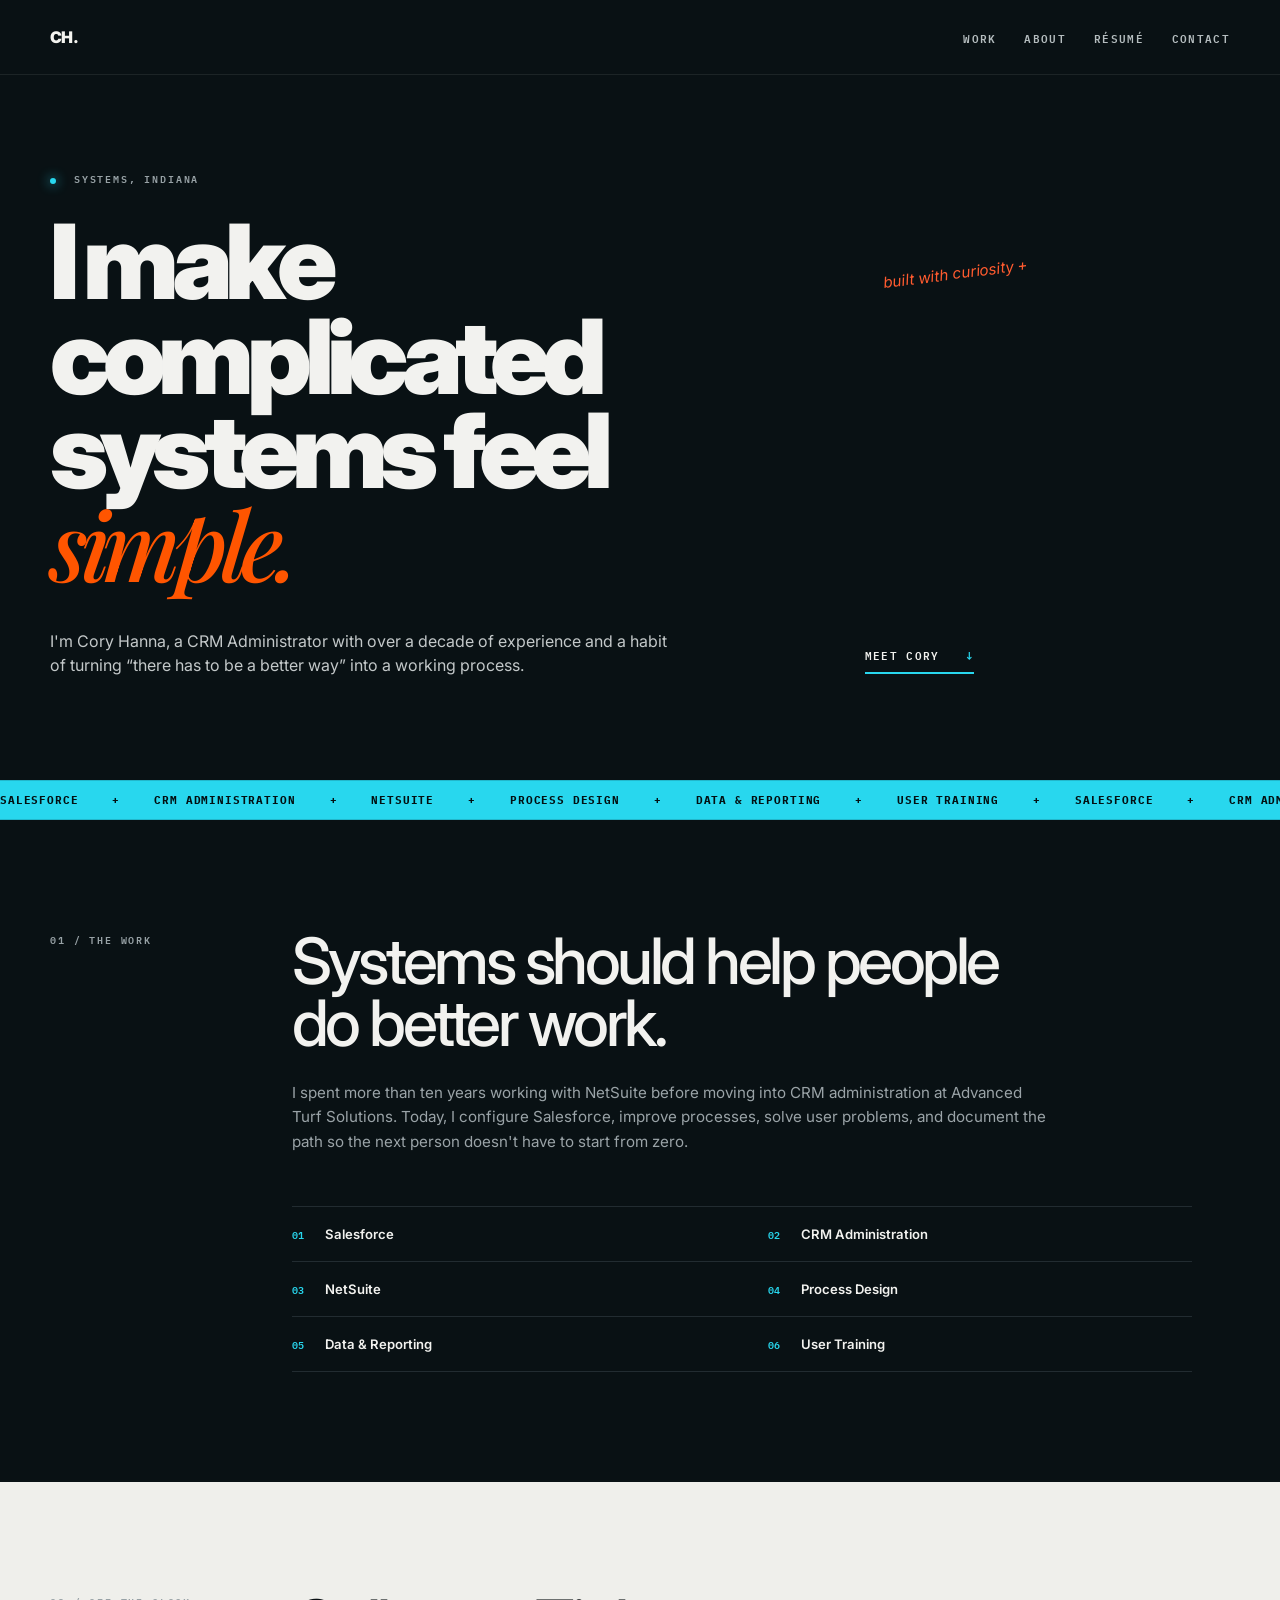
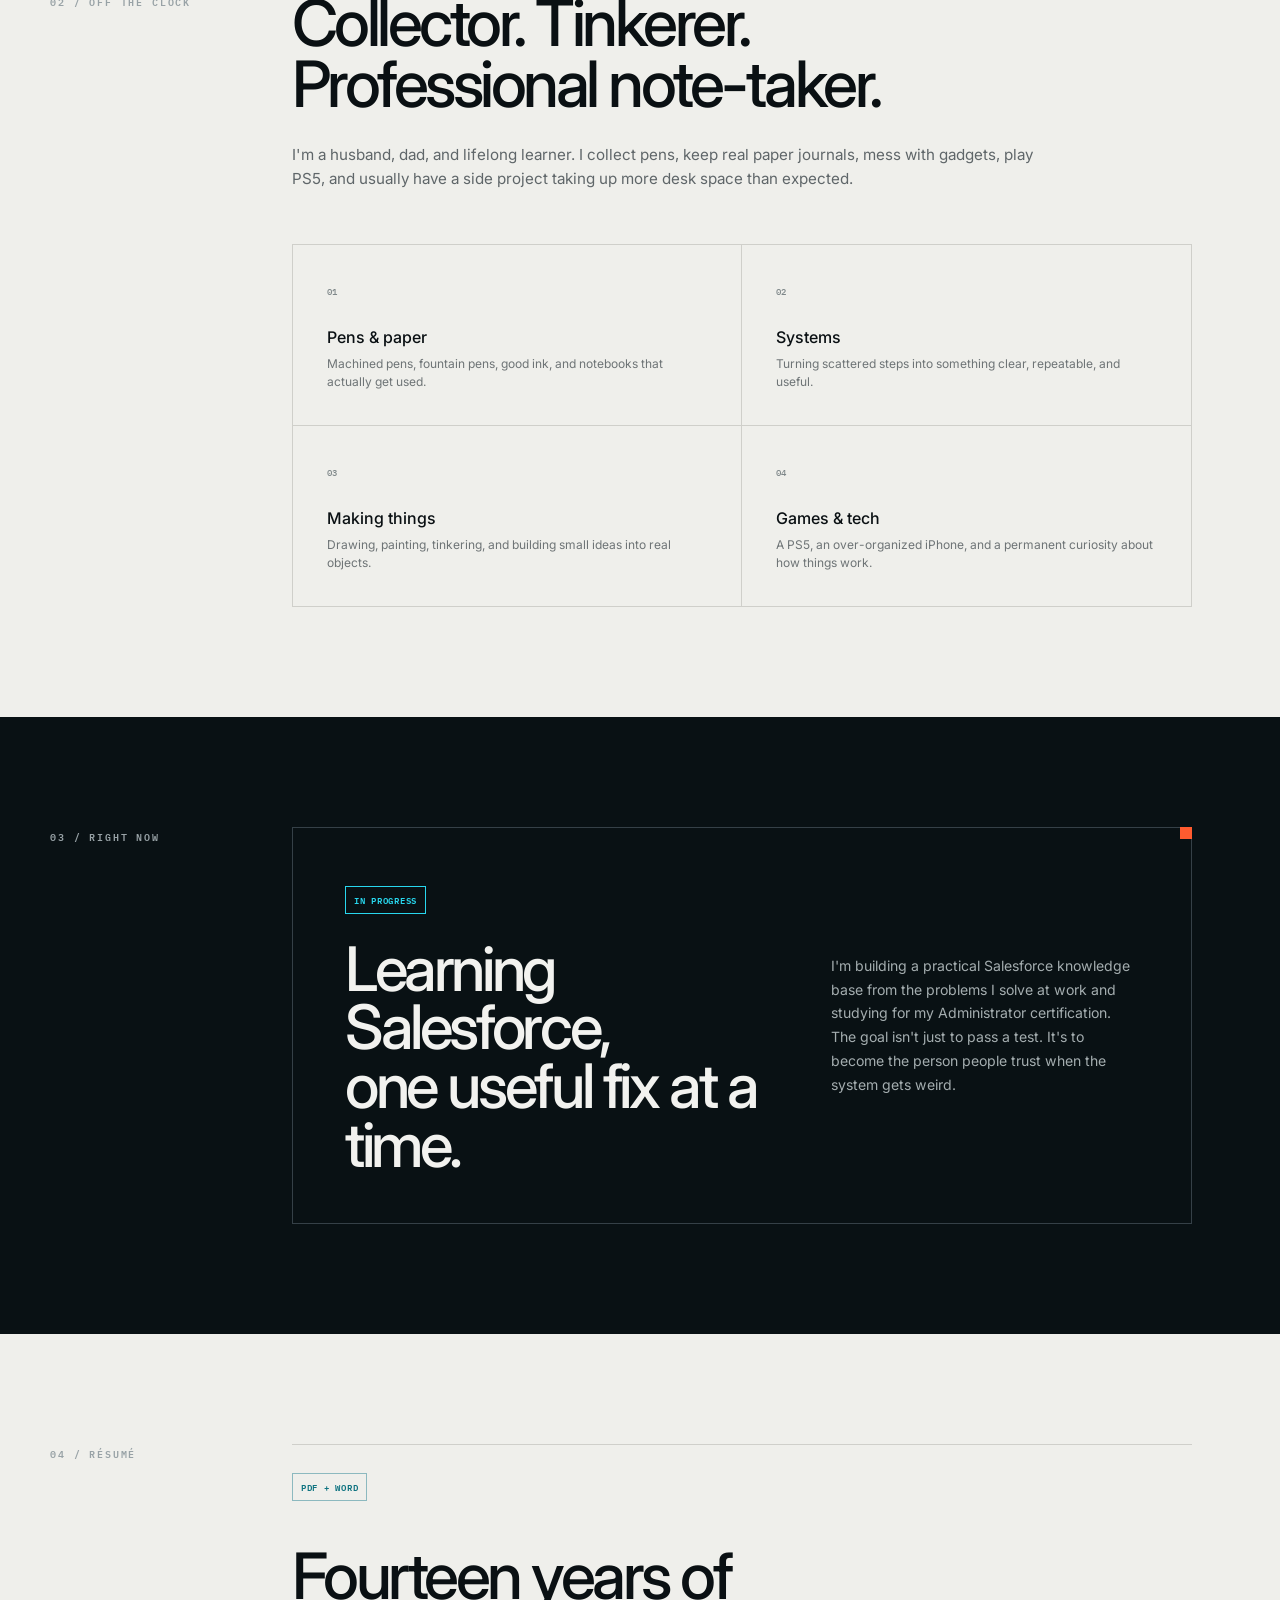
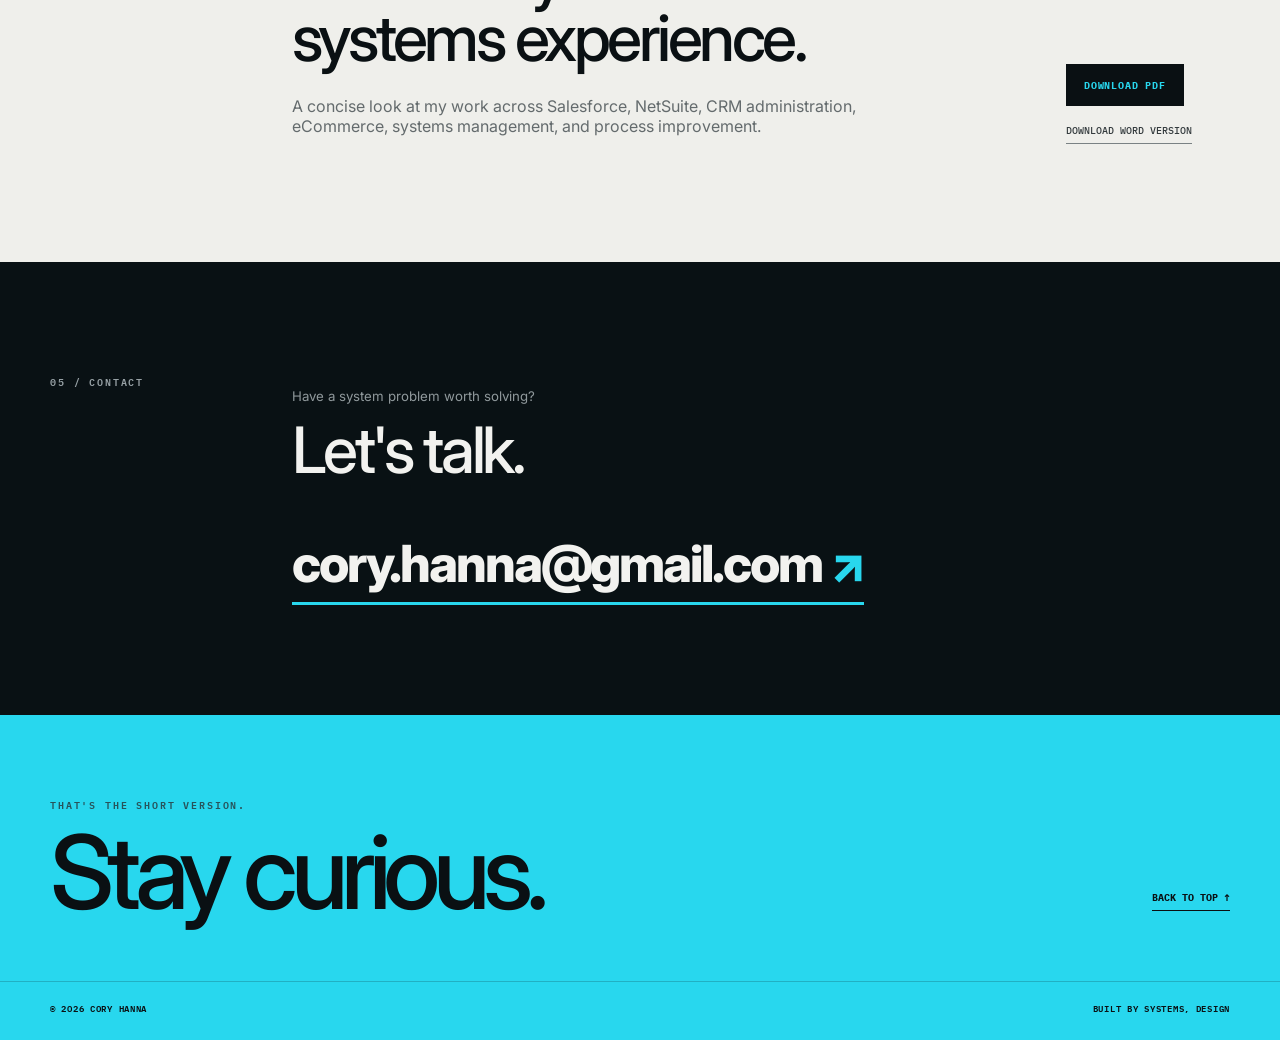
==== index.html @ 405bdc26 "Initial coryhanna.com site" ====
<!DOCTYPE html>
<html lang="en">
<head>
  <meta charset="UTF-8">
  <meta name="viewport" content="width=device-width, initial-scale=1.0">
  <meta name="description" content="Cory Hanna — CRM Administrator focused on Salesforce, systems, process design, and making complicated systems feel simple.">
  <title>Cory Hanna | CRM Administrator</title>
  <link rel="icon" type="image/svg+xml" href="favicon.svg">
  <link rel="stylesheet" href="styles.css">
</head>
<body id="top">
<header class="topbar">
  <div class="wrap nav-wrap">
    <a class="logo" href="#top">CH.</a>
    <button class="menu-toggle" type="button" aria-expanded="false" aria-controls="site-nav" aria-label="Open navigation">
      <span></span><span></span><span></span>
    </button>
    <nav id="site-nav">
      <a href="#work">WORK</a>
      <a href="#about">ABOUT</a>
      <a href="#resume">RÉSUMÉ</a>
      <a href="#contact">CONTACT</a>
    </nav>
  </div>
</header>

<main>
<section class="hero dark">
  <div class="wrap hero-grid">
    <div>
      <p class="kicker"><span class="dot"></span> SYSTEMS, INDIANA</p>
      <h1>I make<br>complicated<br>systems feel <em>simple.</em></h1>
      <p class="intro">I'm Cory Hanna, a CRM Administrator with over a decade of experience and a habit of turning “there has to be a better way” into a working process.</p>
    </div>
    <div class="hero-right">
      <p class="scribble">built with curiosity +</p>
      <a class="meet-link" href="#contact">MEET CORY <span>↓</span></a>
    </div>
  </div>
</section>

<div class="marquee">
  <div class="marquee-track">
    <div class="marquee-group">
      <span>SALESFORCE</span><b>+</b><span>CRM ADMINISTRATION</span><b>+</b><span>NETSUITE</span><b>+</b><span>PROCESS DESIGN</span><b>+</b><span>DATA & REPORTING</span><b>+</b><span>USER TRAINING</span><b>+</b>
    </div>
    <div class="marquee-group" aria-hidden="true">
      <span>SALESFORCE</span><b>+</b><span>CRM ADMINISTRATION</span><b>+</b><span>NETSUITE</span><b>+</b><span>PROCESS DESIGN</span><b>+</b><span>DATA & REPORTING</span><b>+</b><span>USER TRAINING</span><b>+</b>
    </div>
  </div>
</div>

<section id="work" class="dark section">
  <div class="wrap split-section">
    <div class="section-label">01 / THE WORK</div>
    <div class="section-body">
      <h2>Systems should help people<br>do better work.</h2>
      <p>I spent more than ten years working with NetSuite before moving into CRM administration at Advanced Turf Solutions. Today, I configure Salesforce, improve processes, solve user problems, and document the path so the next person doesn't have to start from zero.</p>
      <div class="skills">
        <div><span>01</span> Salesforce</div>
        <div><span>02</span> CRM Administration</div>
        <div><span>03</span> NetSuite</div>
        <div><span>04</span> Process Design</div>
        <div><span>05</span> Data & Reporting</div>
        <div><span>06</span> User Training</div>
      </div>
    </div>
  </div>
</section>

<section id="about" class="light section">
  <div class="wrap split-section">
    <div class="section-label">02 / OFF THE CLOCK</div>
    <div class="section-body">
      <h2>Collector. Tinkerer.<br>Professional note-taker.</h2>
      <p>I'm a husband, dad, and lifelong learner. I collect pens, keep real paper journals, mess with gadgets, play PS5, and usually have a side project taking up more desk space than expected.</p>
      <div class="hobby-grid">
        <article><span>01</span><h3>Pens & paper</h3><p>Machined pens, fountain pens, good ink, and notebooks that actually get used.</p></article>
        <article><span>02</span><h3>Systems</h3><p>Turning scattered steps into something clear, repeatable, and useful.</p></article>
        <article><span>03</span><h3>Making things</h3><p>Drawing, painting, tinkering, and building small ideas into real objects.</p></article>
        <article><span>04</span><h3>Games & tech</h3><p>A PS5, an over-organized iPhone, and a permanent curiosity about how things work.</p></article>
      </div>
    </div>
  </div>
</section>

<section class="dark section">
  <div class="wrap split-section">
    <div class="section-label">03 / RIGHT NOW</div>
    <div class="section-body">
      <div class="now-card">
        <span class="badge">IN PROGRESS</span>
        <div class="now-grid">
          <h2>Learning<br>Salesforce,<br>one useful fix at a<br>time.</h2>
          <p>I'm building a practical Salesforce knowledge base from the problems I solve at work and studying for my Administrator certification. The goal isn't just to pass a test. It's to become the person people trust when the system gets weird.</p>
        </div>
      </div>
    </div>
  </div>
</section>

<section id="resume" class="light section">
  <div class="wrap split-section">
    <div class="section-label">04 / RÉSUMÉ</div>
    <div class="section-body resume-block">
      <div>
        <span class="badge light-badge">PDF + WORD</span>
        <h2>Fourteen years of<br>systems experience.</h2>
        <p>A concise look at my work across Salesforce, NetSuite, CRM administration, eCommerce, systems management, and process improvement.</p>
      </div>
      <div class="resume-actions">
       <a class="button" href="Cory-Hanna-Resume.pdf" download>DOWNLOAD PDF</a>
        <a class="text-link" href="Cory-Hanna-Resume.docx" download>
  DOWNLOAD WORD VERSION
</a>
      </div>
    </div>
  </div>
</section>

<section id="contact" class="dark section contact">
  <div class="wrap split-section">
    <div class="section-label">05 / CONTACT</div>
    <div class="section-body">
      <p class="small-copy">Have a system problem worth solving?</p>
      <h2>Let's talk.</h2>
      <a class="email-link" href="mailto:cory.hanna@gmail.com">cory.hanna@gmail.com <span>↗</span></a>
    </div>
  </div>
</section>

<section class="cyan closer">
  <div class="wrap closer-grid">
    <div><p class="section-label">THAT'S THE SHORT VERSION.</p><h2>Stay curious.</h2></div>
    <a href="#top">BACK TO TOP ↑</a>
  </div>
</section>
</main>

<footer class="cyan footer">
  <div class="wrap footer-grid">
    <span>© <span id="year"></span> CORY HANNA</span>
    <span>BUILT BY SYSTEMS, DESIGN</span>
  </div>
</footer>
<script src="script.js"></script>
</body>
</html>
---- styles.css ----
@import url('https://fonts.googleapis.com/css2?family=Inter:wght@400;500;600;700;800;900&family=IBM+Plex+Mono:wght@400;500;600&family=Playfair+Display:ital,wght@1,500&display=swap');

:root {
    --dark: #091114;
    --paper: #efefeb;
    --ink: #0a1013;
    --cyan: #28d7ee;
    --orange: #ff5b2f;
    --muted: #9aa3a7;
    --line: #222c31;
    --paper-line: #cfcfca;
    --wrap: min(1180px, calc(100% - 48px))
}

* {
    box-sizing: border-box
}

html {
    scroll-behavior: smooth
}

body {
    margin: 0;
    font-family: Inter, Arial, sans-serif;
    background: var(--dark);
    color: #f3f3ef
}

a {
    color: inherit;
    text-decoration: none
}

.wrap {
    width: var(--wrap);
    margin: 0 auto
}

.topbar {
    background: var(--dark);
    border-bottom: 1px solid rgba(255, 255, 255, .08);
    position: sticky;
    top: 0;
    z-index: 20
}

.nav-wrap {
    min-height: 74px;
    display: flex;
    justify-content: space-between;
    align-items: center
}

.logo {
    font-size: 1rem;
    font-weight: 900;
    letter-spacing: -.04em
}

nav {
    display: flex;
    gap: 28px
}

nav a {
    font: 600 .68rem "IBM Plex Mono", monospace;
    letter-spacing: .12em;
    color: #b5bdbf
}

nav a:hover {
    color: var(--cyan)
}

.menu-toggle {
    display: none;
    width: 42px;
    height: 42px;
    padding: 10px;
    border: 0;
    background: transparent;
    cursor: pointer
}

.menu-toggle span {
    display: block;
    height: 2px;
    margin: 5px 0;
    background: var(--cyan);
    transition: transform .2s ease, opacity .2s ease, background .2s ease
}

.hero {
    padding: 84px 0 86px
}

.hero-grid {
    display: grid;
    grid-template-columns: 1.35fr .65fr;
    gap: 56px;
    align-items: end
}

.kicker,
.section-label {
    font: 600 .64rem "IBM Plex Mono", monospace;
    letter-spacing: .18em;
    color: #98a2a6;
    text-transform: uppercase
}

.dot {
    display: inline-block;
    width: 6px;
    height: 6px;
    border-radius: 50%;
    background: var(--cyan);
    box-shadow: 0 0 12px var(--cyan);
    margin-right: 10px;
    vertical-align: middle
}

.hero h1 {
    font-size: clamp(4.2rem, 8.1vw, 7.5rem);
    line-height: .91;
    letter-spacing: -.07em;
    margin: 28px 0 36px;
    font-weight: 900;
    max-width: 900px
}

.hero h1 em {
    color: #ff5500;
    font-family: "Playfair Display", serif;
    font-weight: 500;
    font-size: .92em
}

.intro {
    max-width: 625px;
    color: #c3c8c9;
    font-size: 1rem;
    line-height: 1.55
}

.hero-right {
    min-height: 520px;
    display: flex;
    flex-direction: column;
    justify-content: space-between;
    align-items: flex-start;
    padding-bottom: 20px
}

.scribble {
    color: var(--orange);
    font-size: .95rem;
    transform: rotate(-7deg);
    margin: 90px 0 0 18px;
    font-style: italic
}

.meet-link {
    font: 600 .68rem "IBM Plex Mono", monospace;
    letter-spacing: .12em;
    border-bottom: 2px solid var(--cyan);
    padding-bottom: 8px
}

.meet-link span {
    color: var(--cyan);
    margin-left: 18px
}

.marquee {
    overflow: hidden;
    white-space: nowrap;
    background: var(--cyan);
    color: #031012;
    border-top: 1px solid rgba(0, 0, 0, .15);
    border-bottom: 1px solid rgba(0, 0, 0, .15)
}

.marquee-track {
    width: max-content;
    display: flex;
    align-items: center;
    padding: 12px 0;
    font: 800 .66rem "IBM Plex Mono", monospace;
    letter-spacing: .08em;
    animation: marquee-scroll 24s linear infinite;
    will-change: transform
}

.marquee-group {
    display: flex;
    flex-shrink: 0;
    align-items: center;
    gap: 34px;
    padding-right: 34px
}

@keyframes marquee-scroll {
    from {
        transform: translateX(0)
    }

    to {
        transform: translateX(-50%)
    }
}

.section {
    padding: 110px 0
}

.dark {
    background: var(--dark);
    color: #f2f2ef
}

.light {
    background: var(--paper);
    color: var(--ink)
}

.split-section {
    display: grid;
    grid-template-columns: 190px 1fr;
    gap: 52px
}

.section-body {
    max-width: 900px
}

.section-body h2 {
    font-size: clamp(2.6rem, 5vw, 4.7rem);
    line-height: .96;
    letter-spacing: -.055em;
    margin: 0 0 28px;
    font-weight: 500
}

.section-body>p {
    color: #9aa3a7;
    max-width: 760px;
    line-height: 1.6;
    font-size: .95rem
}

.light .section-body>p {
    color: #5f6669
}

.skills {
    display: grid;
    grid-template-columns: 1fr 1fr;
    margin-top: 52px;
    border-top: 1px solid var(--line)
}

.skills div {
    padding: 18px 0;
    border-bottom: 1px solid var(--line);
    font-size: .82rem;
    font-weight: 600
}

.skills div:nth-child(odd) {
    padding-right: 26px
}

.skills div:nth-child(even) {
    padding-left: 26px
}

.skills span {
    color: var(--cyan);
    font: 600 .62rem "IBM Plex Mono", monospace;
    margin-right: 18px
}

.hobby-grid {
    display: grid;
    grid-template-columns: 1fr 1fr;
    margin-top: 52px;
    border: 1px solid var(--paper-line)
}

.hobby-grid article {
    padding: 34px;
    min-height: 170px
}

.hobby-grid article:nth-child(1),
.hobby-grid article:nth-child(3) {
    border-right: 1px solid var(--paper-line)
}

.hobby-grid article:nth-child(1),
.hobby-grid article:nth-child(2) {
    border-bottom: 1px solid var(--paper-line)
}

.hobby-grid span {
    font: 500 .58rem "IBM Plex Mono", monospace;
    color: #7e8789
}

.hobby-grid h3 {
    margin: 28px 0 8px;
    font-size: 1rem;
    font-weight: 500
}

.hobby-grid p {
    margin: 0;
    color: #6e7476;
    font-size: .75rem;
    line-height: 1.5
}

.now-card {
    border: 1px solid #354047;
    position: relative;
    padding: 58px 52px 48px
}

.now-card:after {
    content: "";
    position: absolute;
    width: 12px;
    height: 12px;
    right: -1px;
    top: -1px;
    background: var(--orange)
}

.badge {
    display: inline-block;
    color: var(--cyan);
    border: 1px solid var(--cyan);
    padding: 5px 8px;
    font: 600 .58rem "IBM Plex Mono", monospace;
    letter-spacing: .08em;
    margin-bottom: 26px
}

.now-grid {
    display: grid;
    grid-template-columns: 1.15fr .85fr;
    gap: 70px;
    align-items: start
}

.now-grid h2 {
    font-size: clamp(2.7rem, 4.8vw, 4.4rem);
    margin: 0
}

.now-grid p {
    color: #a4adaf;
    line-height: 1.7;
    font-size: .88rem;
    max-width: 360px
}

.resume-block {
    border-top: 1px solid var(--paper-line);
    padding-top: 28px;
    display: grid;
    grid-template-columns: 1fr auto;
    gap: 60px;
    align-items: end
}

.resume-block h2 {
    margin-top: 18px
}

.resume-block p {
    color: #646b6d;
    max-width: 620px
}

.light-badge {
    color: #0e7380;
    border-color: #8cb9bf
}

.resume-actions {
    display: flex;
    flex-direction: column;
    gap: 18px;
    align-items: flex-start;
    padding-bottom: 8px
}

.button {
    background: var(--ink);
    color: var(--cyan);
    padding: 14px 18px;
    font: 700 .65rem "IBM Plex Mono", monospace;
    letter-spacing: .08em
}

.button span {
    margin-left: 18px
}

.text-link {
    color: #343b3e;
    font: 500 .62rem "IBM Plex Mono", monospace;
    border-bottom: 1px solid #7a8284;
    padding-bottom: 6px
}

.contact .small-copy {
    color: #90999c;
    font-size: .83rem;
    margin-bottom: 12px
}

.contact h2 {
    font-size: clamp(3rem, 5vw, 5rem);
    margin-bottom: 52px
}

.email-link {
    display: inline-block;
    font-size: clamp(1.8rem, 4vw, 3.5rem);
    font-weight: 800;
    letter-spacing: -.04em;
    border-bottom: 3px solid var(--cyan);
    padding-bottom: 8px
}

.email-link span {
    color: var(--cyan)
}

.cyan {
    background: var(--cyan);
    color: var(--ink)
}

.closer {
    padding: 70px 0 60px
}

.closer-grid {
    display: grid;
    grid-template-columns: 1fr auto;
    align-items: end
}

.closer .section-label {
    color: #28535a
}

.closer h2 {
    font-size: clamp(4rem, 8vw, 7.8rem);
    line-height: .95;
    margin: 10px 0 0;
    letter-spacing: -.07em;
    font-weight: 500
}

.closer a {
    font: 700 .62rem "IBM Plex Mono", monospace;
    border-bottom: 1px solid var(--ink);
    padding-bottom: 6px;
    margin-bottom: 10px
}

.footer {
    border-top: 1px solid rgba(0, 0, 0, .18);
    padding: 18px 0 24px
}

.footer-grid {
    display: flex;
    justify-content: space-between;
    font: 600 .56rem "IBM Plex Mono", monospace;
    letter-spacing: .08em
}

@media(max-width:900px) {
    .nav-wrap {
        position: relative
    }

    .menu-toggle {
        display: block
    }

    nav {
        display: none;
        position: absolute;
        top: 74px;
        left: -24px;
        right: -24px;
        padding: 10px 24px 18px;
        flex-direction: column;
        gap: 0;
        background: var(--dark);
        border-bottom: 1px solid rgba(255, 255, 255, .12);
        box-shadow: 0 14px 24px rgba(0, 0, 0, .28)
    }

    nav.open {
        display: flex
    }

    nav a {
        padding: 15px 0;
        font-size: .78rem;
        border-bottom: 1px solid rgba(255, 255, 255, .08)
    }

    nav a:last-child {
        border-bottom: 0
    }

    .menu-toggle[aria-expanded="true"] span {
        background: var(--orange)
    }

    .menu-toggle[aria-expanded="true"] span:nth-child(1) {
        transform: translateY(7px) rotate(45deg)
    }

    .menu-toggle[aria-expanded="true"] span:nth-child(2) {
        opacity: 0
    }

    .menu-toggle[aria-expanded="true"] span:nth-child(3) {
        transform: translateY(-7px) rotate(-45deg)
    }

    .hero-grid,
    .split-section,
    .resume-block,
    .now-grid,
    .closer-grid {
        grid-template-columns: 1fr
    }

    .hero-right {
        min-height: auto;
        flex-direction: row;
        align-items: flex-end
    }

    .scribble {
        margin: 10px 0
    }

    .split-section {
        gap: 24px
    }

    .section {
        padding: 82px 0
    }

    .resume-actions {
        margin-top: 16px
    }
}

@media(max-width:620px) {
    :root {
        --wrap: min(100% - 30px, 1180px)
    }

    .hero {
        padding: 54px 0 64px
    }

    .hero h1 {
        font-size: clamp(3.4rem, 17vw, 5.2rem)
    }

    .hero-right {
        display: block
    }

    .meet-link {
        display: inline-block;
        margin-top: 30px
    }

    .skills,
    .hobby-grid {
        grid-template-columns: 1fr
    }

    .skills div:nth-child(even),
    .skills div:nth-child(odd) {
        padding-left: 0;
        padding-right: 0
    }

    .hobby-grid article {
        border-right: 0 !important;
        border-bottom: 1px solid var(--paper-line) !important
    }

    .hobby-grid article:last-child {
        border-bottom: 0 !important
    }

    .now-card {
        padding: 34px 24px
    }

    .email-link {
        font-size: 1.65rem
    }

    .footer-grid {
        flex-direction: column;
        gap: 8px
    }
}
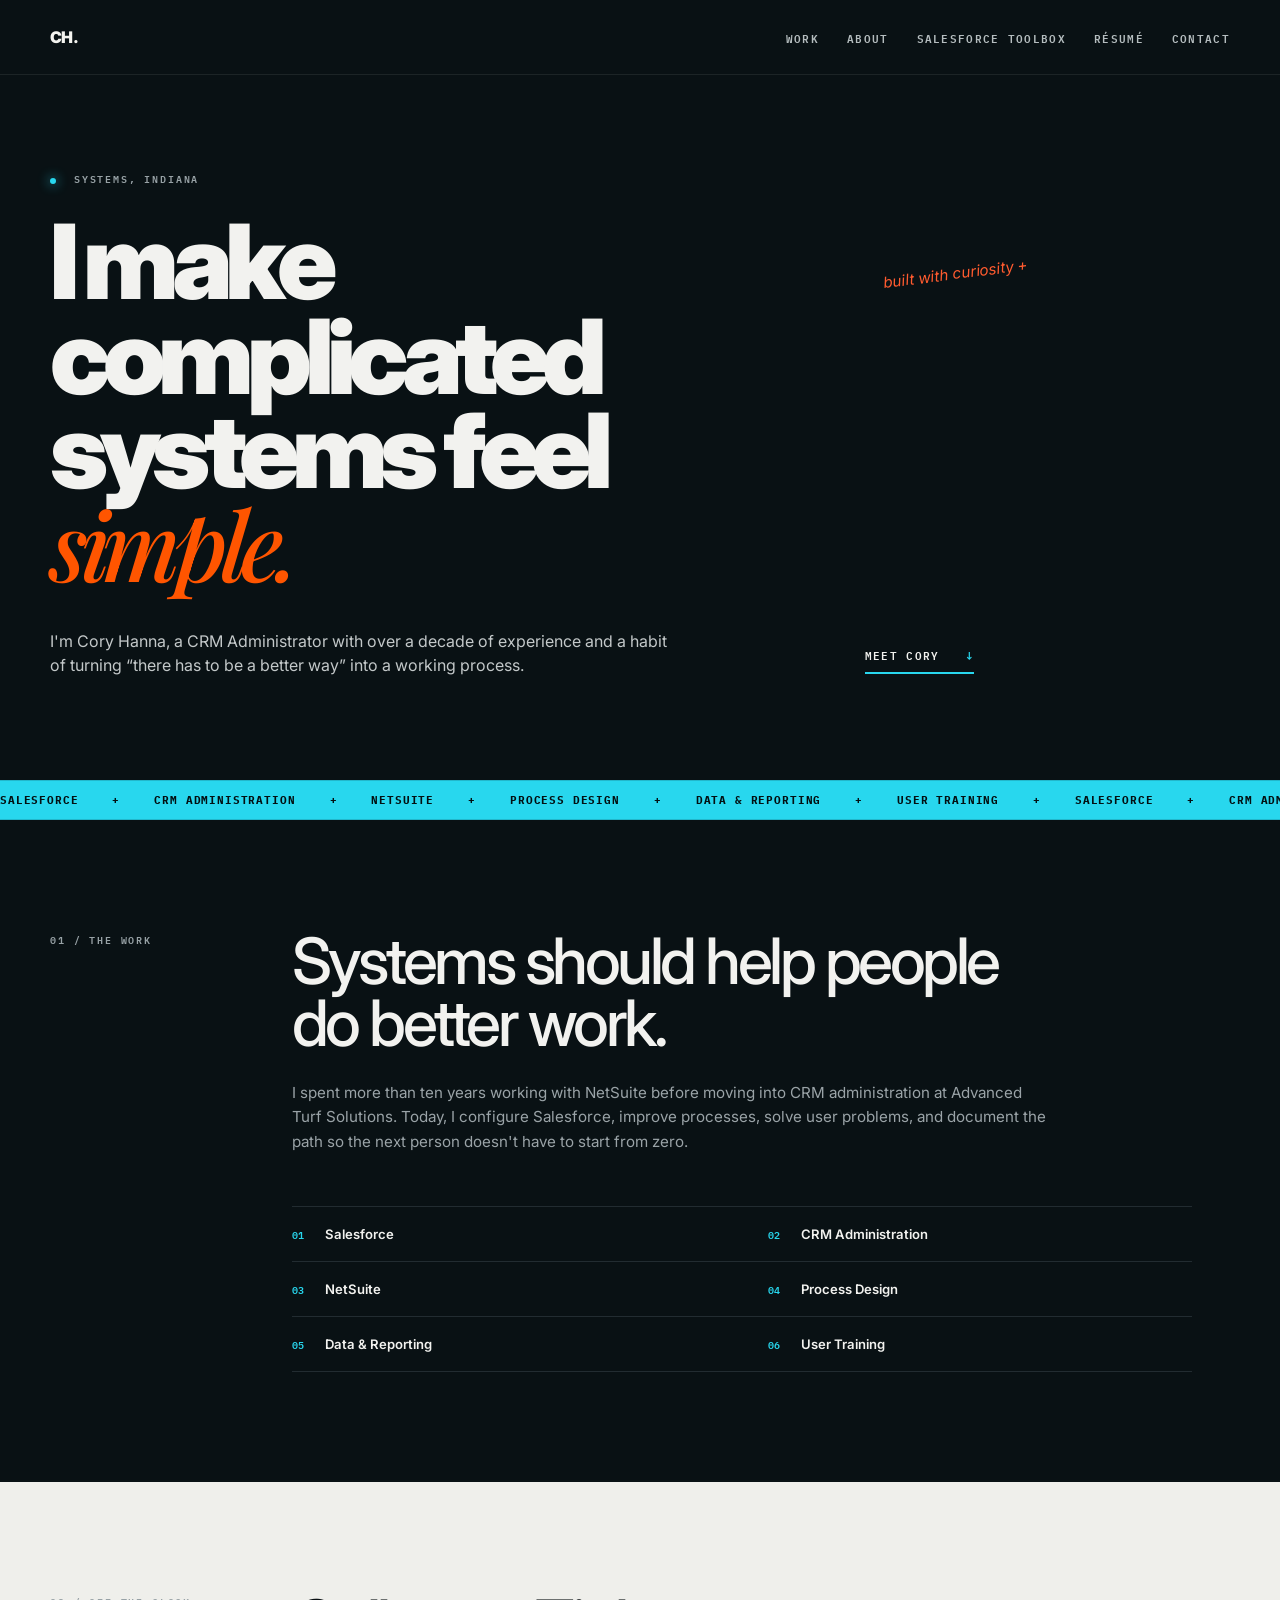
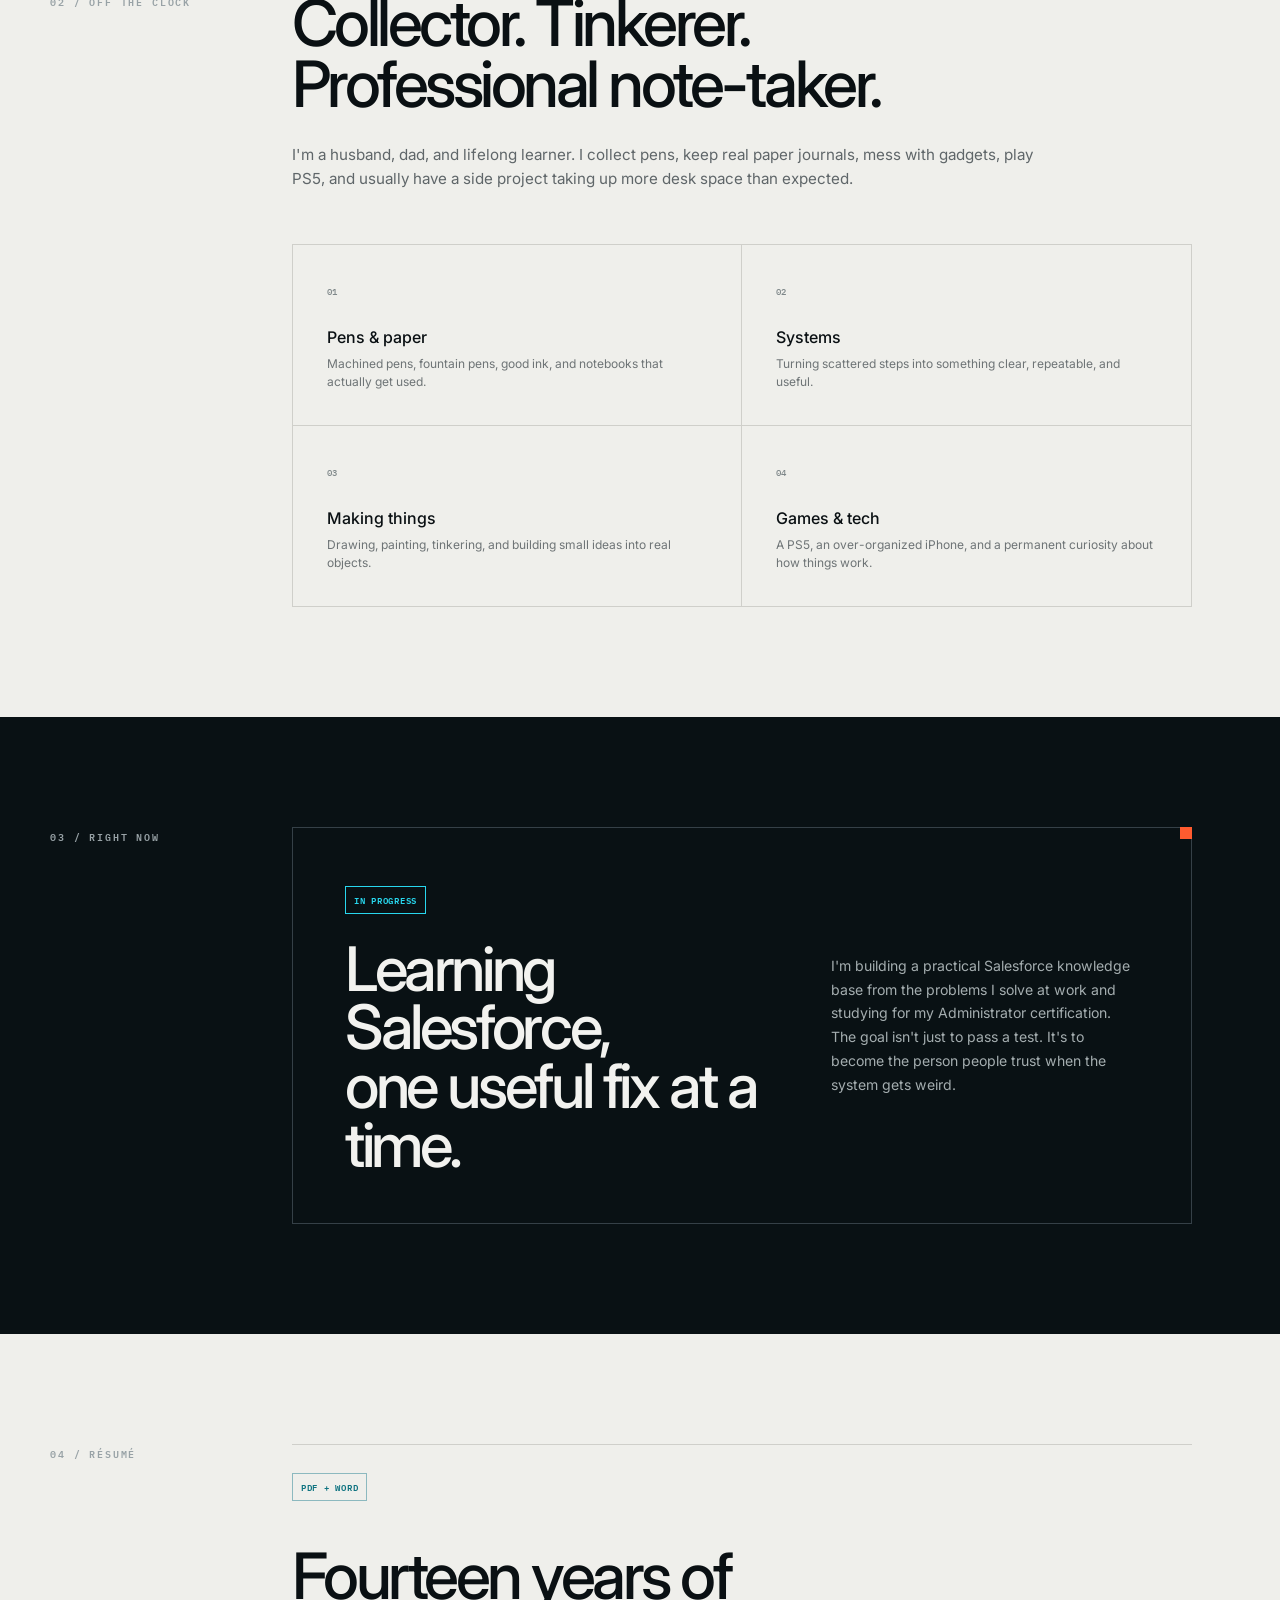
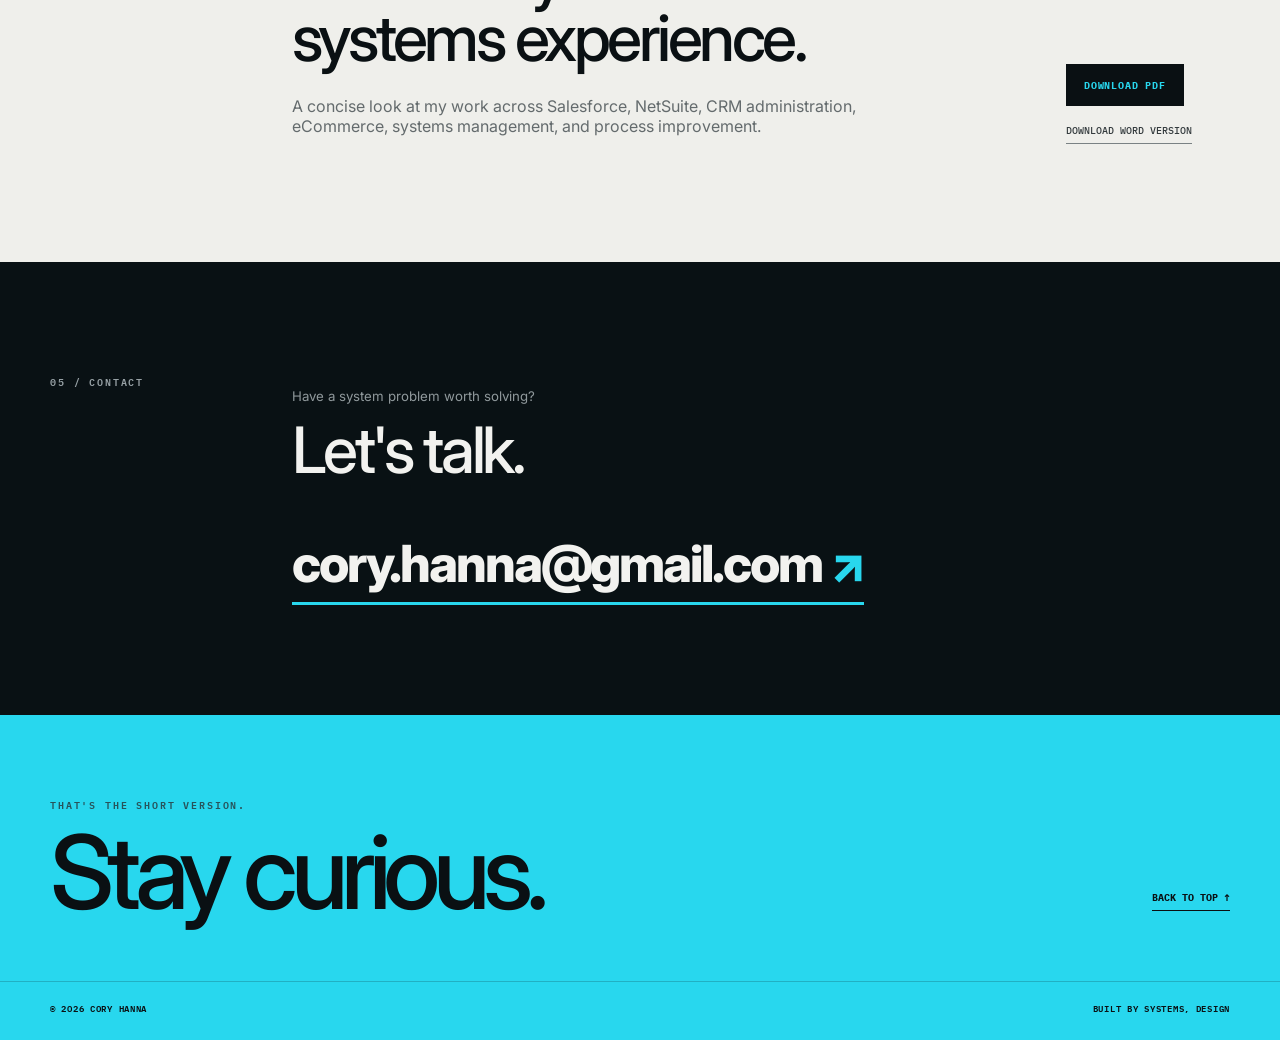
==== commit 1705db42: "Add Salesforce Toolbox page" ====
--- a/index.html
+++ b/index.html
@@ -18,6 +18,7 @@
     <nav id="site-nav">
       <a href="#work">WORK</a>
       <a href="#about">ABOUT</a>
+      <a href="salesforce-toolbox.html">SALESFORCE TOOLBOX</a>
       <a href="#resume">RÉSUMÉ</a>
       <a href="#contact">CONTACT</a>
     </nav>
--- a/styles.css
+++ b/styles.css
@@ -73,6 +73,10 @@
     color: var(--cyan)
 }
 
+nav a[aria-current="page"] {
+    color: var(--cyan)
+}
+
 .menu-toggle {
     display: none;
     width: 42px;
@@ -485,6 +489,185 @@
     justify-content: space-between;
     font: 600 .56rem "IBM Plex Mono", monospace;
     letter-spacing: .08em
+}
+
+/* Salesforce Toolbox */
+.toolbox-hero {
+    padding: 82px 0 76px
+}
+
+.toolbox-hero-grid {
+    display: grid;
+    grid-template-columns: 1fr auto;
+    gap: 56px;
+    align-items: end
+}
+
+.toolbox-hero h1 {
+    max-width: 880px;
+    margin: 25px 0 30px;
+    font-size: clamp(4rem, 8vw, 7.3rem);
+    line-height: .9;
+    letter-spacing: -.07em;
+    font-weight: 900
+}
+
+.toolbox-hero h1 em {
+    color: var(--orange);
+    font-family: "Playfair Display", serif;
+    font-size: .92em;
+    font-weight: 500
+}
+
+.toolbox-count {
+    min-width: 150px;
+    padding: 19px 0 3px;
+    border-top: 1px solid #344047
+}
+
+.toolbox-count strong {
+    display: block;
+    color: var(--cyan);
+    font-size: 3.5rem;
+    line-height: 1;
+    letter-spacing: -.06em
+}
+
+.toolbox-count span {
+    font: 600 .6rem "IBM Plex Mono", monospace;
+    letter-spacing: .14em;
+    color: var(--muted)
+}
+
+.toolbox-section {
+    padding: 92px 0 112px
+}
+
+.toolbox-heading {
+    display: flex;
+    justify-content: space-between;
+    gap: 40px;
+    align-items: end;
+    padding-bottom: 26px
+}
+
+.toolbox-heading h2 {
+    margin: 0;
+    font-size: clamp(2.5rem, 5vw, 4.7rem);
+    line-height: .96;
+    letter-spacing: -.055em;
+    font-weight: 500
+}
+
+.toolbox-heading p {
+    max-width: 390px;
+    margin: 0;
+    color: #626a6c;
+    font-size: .85rem;
+    line-height: 1.6
+}
+
+.tool-grid {
+    display: grid;
+    grid-template-columns: 1fr 1fr;
+    border-top: 1px solid var(--paper-line);
+    border-left: 1px solid var(--paper-line)
+}
+
+.tool-card {
+    min-height: 330px;
+    padding: 34px;
+    display: flex;
+    flex-direction: column;
+    border-right: 1px solid var(--paper-line);
+    border-bottom: 1px solid var(--paper-line);
+    transition: background .2s ease, color .2s ease
+}
+
+.tool-card:hover {
+    background: var(--ink);
+    color: #f2f2ef
+}
+
+.tool-card-top {
+    display: flex;
+    justify-content: space-between;
+    gap: 20px;
+    align-items: flex-start
+}
+
+.tool-number,
+.tool-status {
+    font: 600 .58rem "IBM Plex Mono", monospace;
+    letter-spacing: .1em
+}
+
+.tool-number {
+    color: #778083
+}
+
+.tool-status {
+    color: #0e7380;
+    border: 1px solid #8cb9bf;
+    padding: 5px 7px
+}
+
+.tool-card:hover .tool-status {
+    color: var(--cyan);
+    border-color: var(--cyan)
+}
+
+.tool-mark {
+    margin: auto 0 22px;
+    color: var(--orange);
+    font: 500 2.4rem "IBM Plex Mono", monospace;
+    letter-spacing: -.1em
+}
+
+.tool-card h3 {
+    margin: 0 0 12px;
+    font-size: clamp(1.5rem, 3vw, 2.3rem);
+    line-height: 1.05;
+    letter-spacing: -.045em;
+    font-weight: 600
+}
+
+.tool-card p {
+    max-width: 470px;
+    margin: 0;
+    color: #697174;
+    font-size: .78rem;
+    line-height: 1.55
+}
+
+.tool-card:hover p {
+    color: #aeb6b8
+}
+
+.toolbox-note {
+    padding: 82px 0
+}
+
+.toolbox-note-grid {
+    display: grid;
+    grid-template-columns: 190px 1fr;
+    gap: 52px
+}
+
+.toolbox-note h2 {
+    max-width: 820px;
+    margin: 0 0 28px;
+    font-size: clamp(2.8rem, 5.5vw, 5.2rem);
+    line-height: .96;
+    letter-spacing: -.06em;
+    font-weight: 500
+}
+
+.toolbox-note p {
+    max-width: 660px;
+    color: #a1aaac;
+    line-height: 1.65;
+    font-size: .9rem
 }
 
 @media(max-width:900px) {
@@ -544,8 +727,14 @@
     .split-section,
     .resume-block,
     .now-grid,
-    .closer-grid {
+    .closer-grid,
+    .toolbox-hero-grid,
+    .toolbox-note-grid {
         grid-template-columns: 1fr
+    }
+
+    .toolbox-count {
+        max-width: 150px
     }
 
     .hero-right {
@@ -625,4 +814,36 @@
         flex-direction: column;
         gap: 8px
     }
-}
+
+    .toolbox-hero {
+        padding: 54px 0 58px
+    }
+
+    .toolbox-hero h1 {
+        font-size: clamp(3.35rem, 17vw, 5rem)
+    }
+
+    .toolbox-section {
+        padding: 70px 0 82px
+    }
+
+    .toolbox-heading {
+        display: block
+    }
+
+    .toolbox-heading p {
+        margin-top: 20px
+    }
+
+    .tool-grid {
+        grid-template-columns: 1fr
+    }
+
+    .tool-card {
+        min-height: 300px;
+        padding: 28px 24px
+    }
+}
+
+
+/* Cloudflare auto-deploy test */
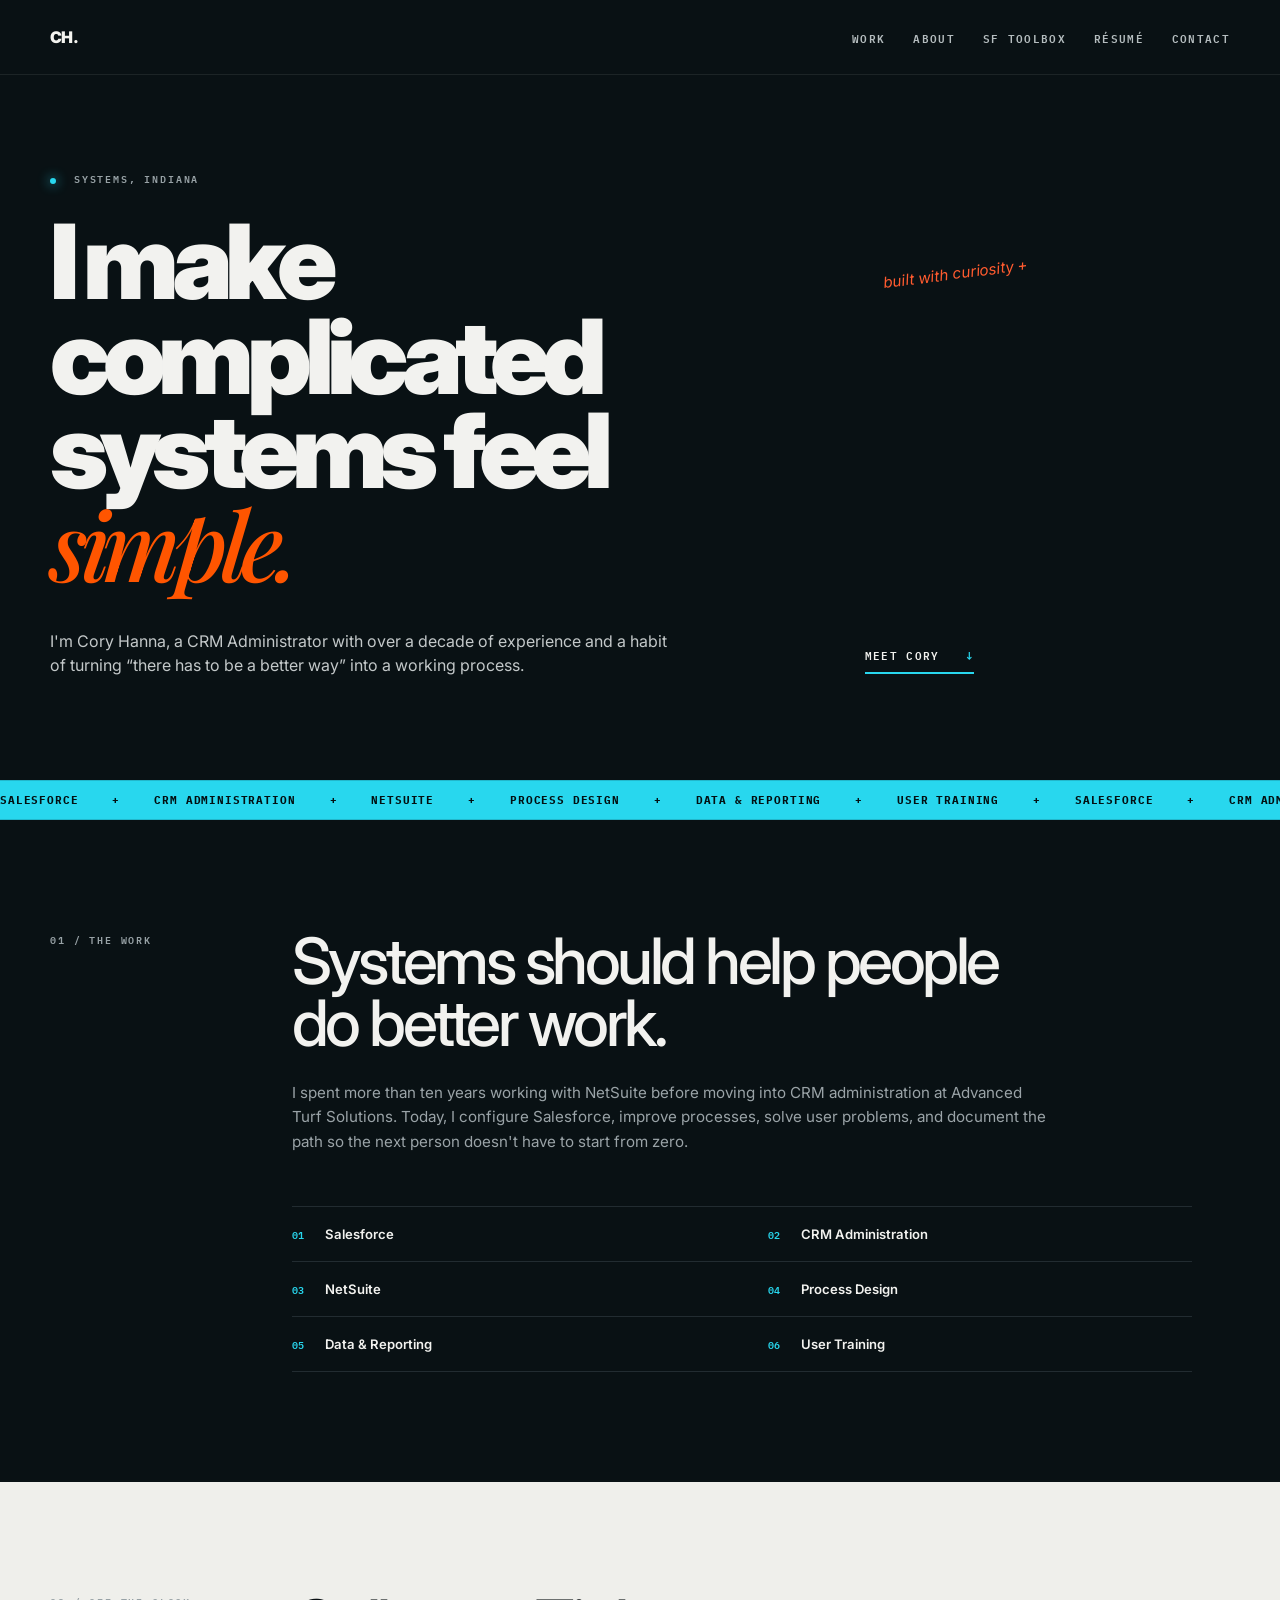
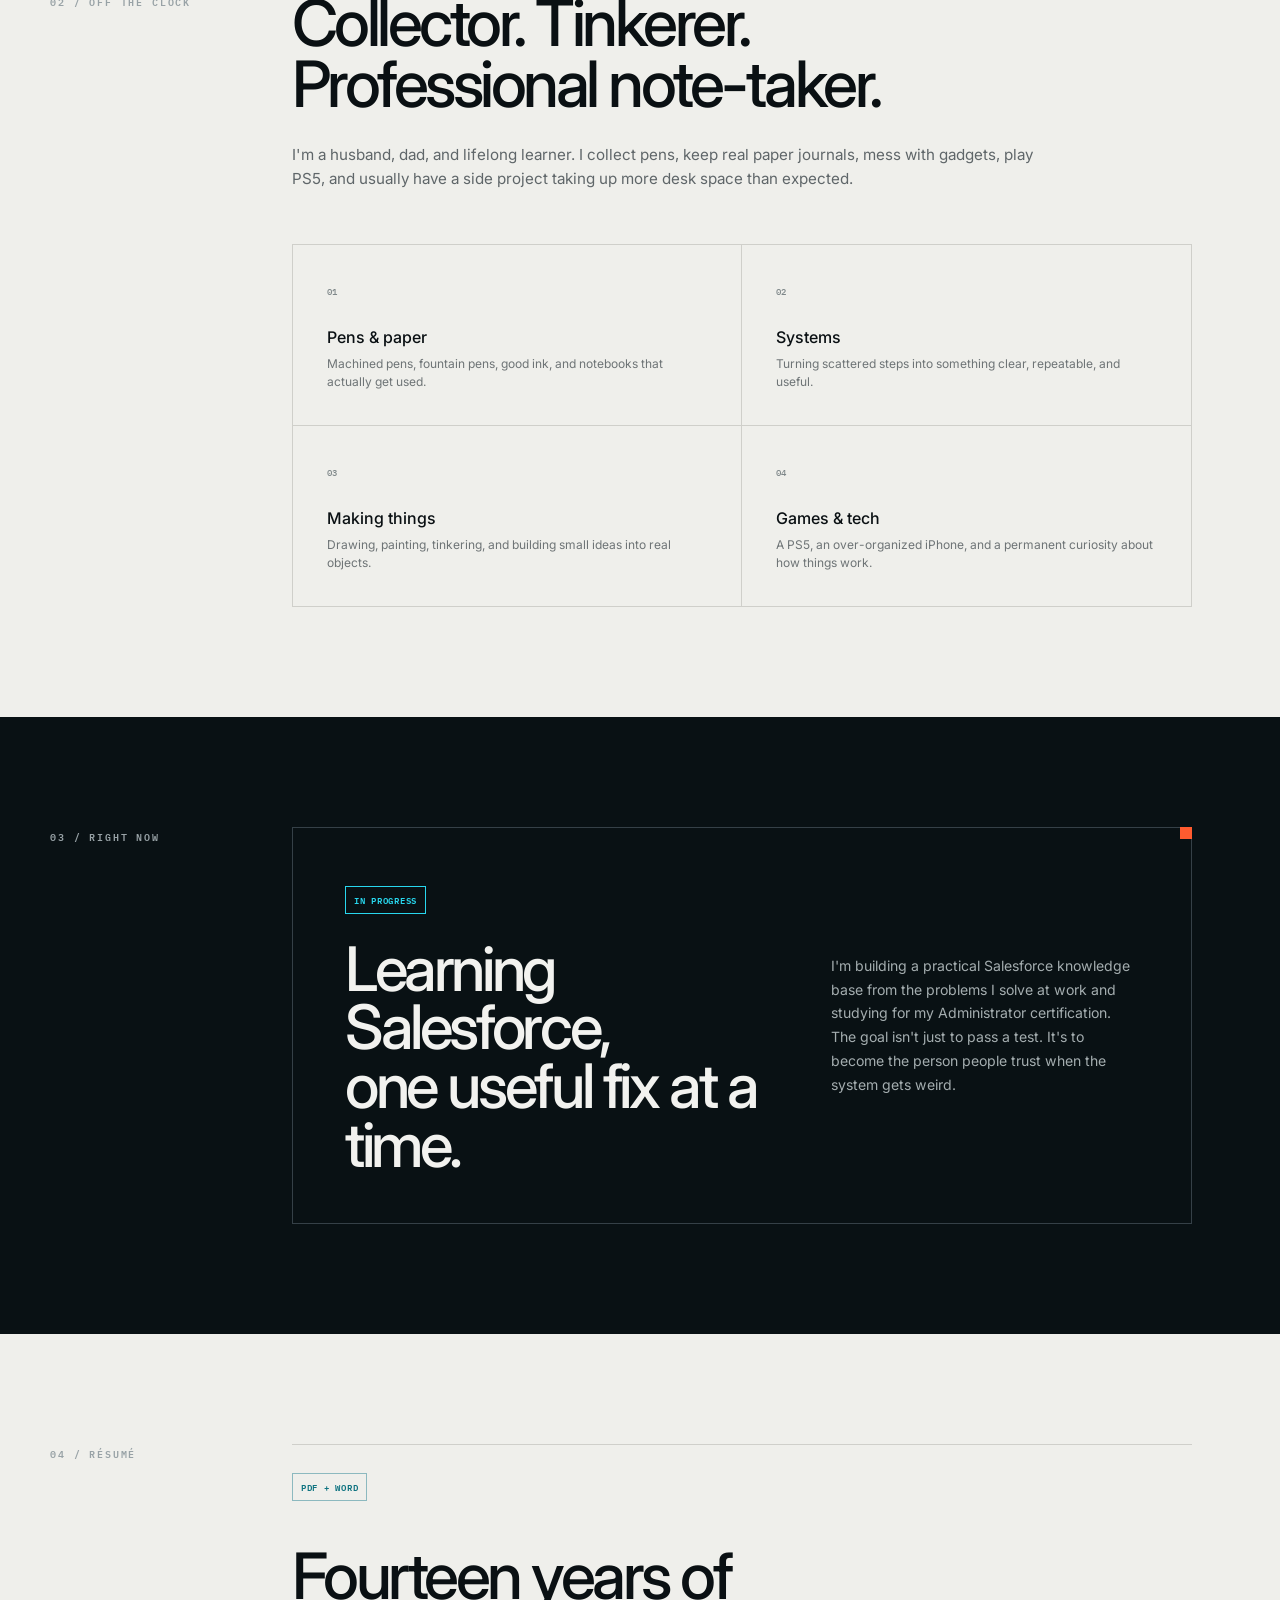
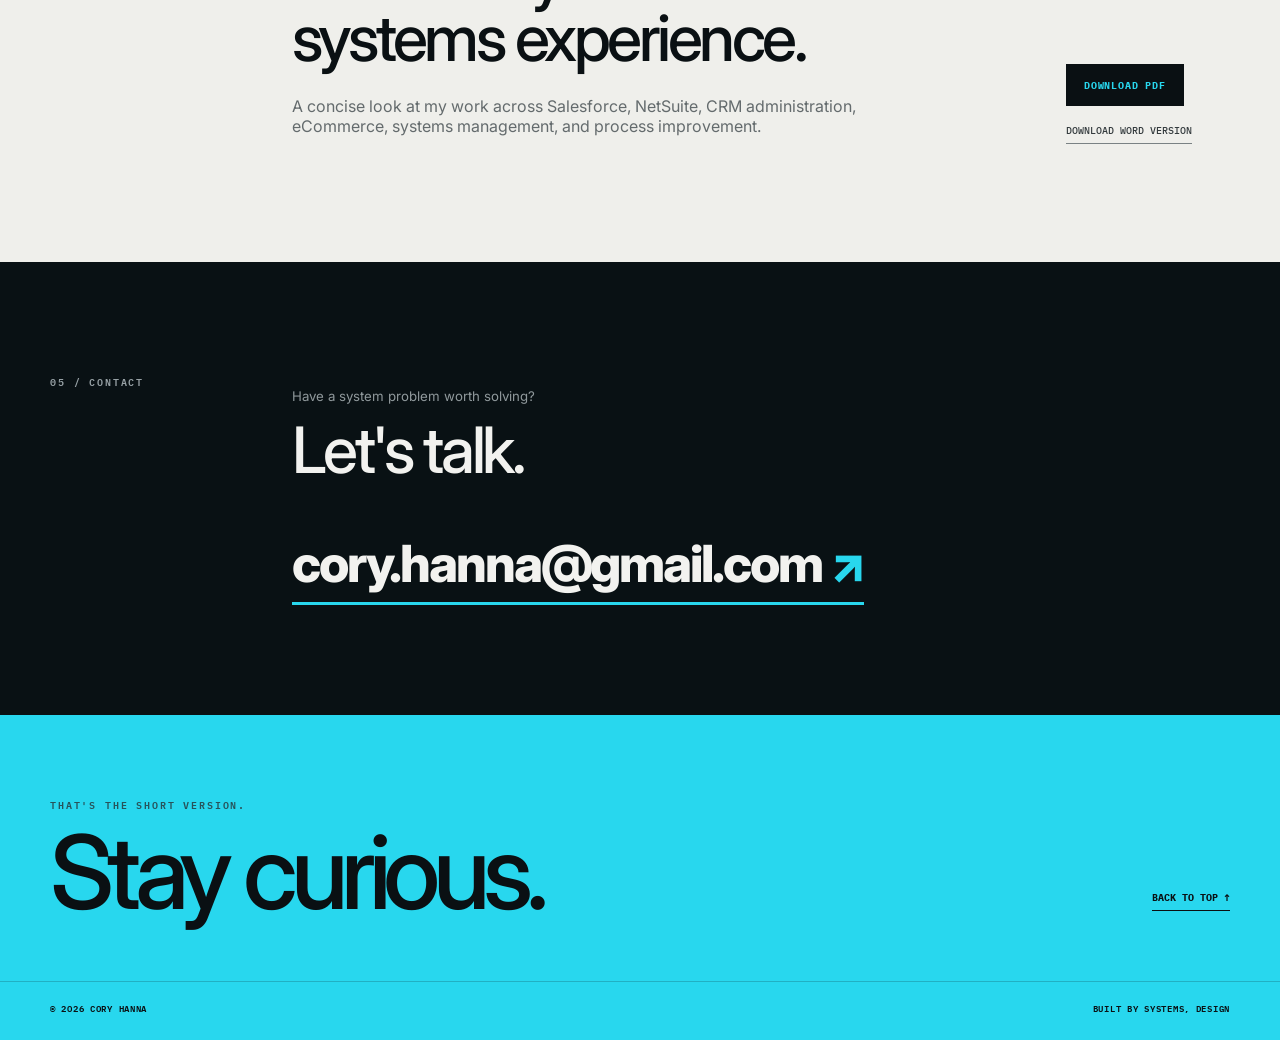
==== commit 6c1bcf3b: "Add working SF Toolbox utilities" ====
--- a/index.html
+++ b/index.html
@@ -18,7 +18,7 @@
     <nav id="site-nav">
       <a href="#work">WORK</a>
       <a href="#about">ABOUT</a>
-      <a href="salesforce-toolbox.html">SALESFORCE TOOLBOX</a>
+      <a href="salesforce-toolbox.html">SF TOOLBOX</a>
       <a href="#resume">RÉSUMÉ</a>
       <a href="#contact">CONTACT</a>
     </nav>
--- a/styles.css
+++ b/styles.css
@@ -491,7 +491,7 @@
     letter-spacing: .08em
 }
 
-/* Salesforce Toolbox */
+/* SF Toolbox */
 .toolbox-hero {
     padding: 82px 0 76px
 }
@@ -642,6 +642,361 @@
 
 .tool-card:hover p {
     color: #aeb6b8
+}
+
+.tool-card-link {
+    margin-top: 24px;
+    color: #4f595c;
+    font: 600 .59rem "IBM Plex Mono", monospace;
+    letter-spacing: .1em
+}
+
+.tool-card-link span {
+    margin-left: 10px;
+    color: var(--orange)
+}
+
+.tool-card:hover .tool-card-link {
+    color: var(--cyan)
+}
+
+.tool-workspaces {
+    padding: 28px 0 110px;
+    scroll-margin-top: 74px
+}
+
+.tool-panel {
+    padding: 82px 0;
+    border-bottom: 1px solid var(--line);
+    scroll-margin-top: 74px
+}
+
+.tool-panel:last-child {
+    border-bottom: 0;
+    padding-bottom: 0
+}
+
+.tool-panel-heading {
+    display: grid;
+    grid-template-columns: 1fr 360px;
+    gap: 70px;
+    align-items: end;
+    margin-bottom: 38px
+}
+
+.tool-panel-heading h2 {
+    margin: 10px 0 0;
+    font-size: clamp(2.5rem, 5vw, 4.5rem);
+    line-height: .96;
+    letter-spacing: -.055em;
+    font-weight: 500
+}
+
+.tool-panel-heading p {
+    margin: 0;
+    color: #a0a9ab;
+    font-size: .84rem;
+    line-height: 1.65
+}
+
+.tool-panel-number {
+    color: var(--cyan);
+    font: 600 .6rem "IBM Plex Mono", monospace;
+    letter-spacing: .13em
+}
+
+.tool-form {
+    padding: 38px;
+    border: 1px solid #344047;
+    background: #0c161a
+}
+
+.tool-form label {
+    display: block;
+    color: #d9dddc;
+    font: 600 .65rem "IBM Plex Mono", monospace;
+    letter-spacing: .06em
+}
+
+.label-note {
+    color: #748084;
+    font-weight: 400;
+    letter-spacing: 0
+}
+
+.tool-form input[type="text"],
+.tool-form input[type="number"],
+.tool-form textarea,
+.tool-form select {
+    width: 100%;
+    margin-top: 10px;
+    padding: 13px 14px;
+    border: 1px solid #344047;
+    border-radius: 0;
+    outline: 0;
+    background: var(--dark);
+    color: #f2f2ef;
+    font: 400 .8rem "IBM Plex Mono", monospace;
+    transition: border-color .2s ease
+}
+
+.tool-form textarea {
+    resize: vertical;
+    line-height: 1.55
+}
+
+.tool-form input:focus,
+.tool-form textarea:focus,
+.tool-form select:focus {
+    border-color: var(--cyan)
+}
+
+.tool-form textarea[readonly] {
+    color: var(--cyan)
+}
+
+.form-grid,
+.two-column-tool {
+    display: grid;
+    grid-template-columns: 1fr 1fr;
+    gap: 25px
+}
+
+.form-grid {
+    grid-template-columns: 1fr 1fr 1fr
+}
+
+.form-grid label:nth-child(2) {
+    grid-column: span 2
+}
+
+.form-span {
+    grid-column: 1 / -1
+}
+
+.tool-actions {
+    display: flex;
+    align-items: center;
+    gap: 12px;
+    margin-top: 26px;
+    flex-wrap: wrap
+}
+
+.two-column-tool .tool-actions {
+    margin-top: 0
+}
+
+.tool-button {
+    padding: 13px 17px;
+    border: 1px solid var(--cyan);
+    background: var(--cyan);
+    color: var(--ink);
+    cursor: pointer;
+    font: 700 .61rem "IBM Plex Mono", monospace;
+    letter-spacing: .09em
+}
+
+.tool-button:hover {
+    background: #65e8f7
+}
+
+.tool-button.secondary {
+    background: transparent;
+    color: var(--cyan)
+}
+
+.tool-button.secondary:hover {
+    background: rgba(40, 215, 238, .08)
+}
+
+.tool-button:disabled {
+    border-color: #465156;
+    background: #252f33;
+    color: #758084;
+    cursor: not-allowed
+}
+
+.action-status {
+    min-height: 1em;
+    margin-left: 4px;
+    color: #9aa5a8;
+    font: 500 .6rem "IBM Plex Mono", monospace
+}
+
+.action-status.error {
+    color: #ff8967
+}
+
+.tool-output {
+    min-height: 82px;
+    margin: 24px 0 0;
+    padding: 20px;
+    overflow: auto;
+    border-left: 3px solid var(--orange);
+    background: var(--dark);
+    color: var(--cyan);
+    white-space: pre-wrap;
+    overflow-wrap: anywhere;
+    font: 400 .78rem/1.65 "IBM Plex Mono", monospace
+}
+
+.file-drop {
+    padding: 34px;
+    text-align: center;
+    border: 1px dashed #4a5a60;
+    cursor: pointer;
+    transition: border-color .2s ease, background .2s ease
+}
+
+.file-drop:hover,
+.file-drop:focus-within {
+    border-color: var(--cyan);
+    background: rgba(40, 215, 238, .04)
+}
+
+.file-drop span {
+    display: block;
+    color: var(--cyan)
+}
+
+.file-drop small {
+    display: block;
+    margin-top: 10px;
+    color: #849094;
+    font: 400 .7rem Inter, Arial, sans-serif;
+    letter-spacing: 0
+}
+
+.file-drop input {
+    position: absolute;
+    width: 1px;
+    height: 1px;
+    overflow: hidden;
+    clip: rect(0 0 0 0);
+    clip-path: inset(50%);
+    white-space: nowrap
+}
+
+.clean-options {
+    display: grid;
+    grid-template-columns: repeat(3, 1fr);
+    gap: 1px;
+    margin-top: 24px;
+    background: #344047;
+    border: 1px solid #344047
+}
+
+.tool-form .check-option {
+    display: flex;
+    align-items: flex-start;
+    gap: 11px;
+    min-height: 74px;
+    padding: 20px;
+    background: #0c161a;
+    cursor: pointer;
+    font-family: Inter, Arial, sans-serif;
+    font-size: .76rem;
+    line-height: 1.45;
+    letter-spacing: 0
+}
+
+.check-option input,
+.permission-grid input {
+    flex: 0 0 auto;
+    width: 17px;
+    height: 17px;
+    margin: 0;
+    accent-color: var(--cyan)
+}
+
+.csv-preview {
+    max-height: 280px;
+    color: #b9c1c2
+}
+
+.checklist-progress {
+    margin-bottom: 24px
+}
+
+.checklist-progress>div:first-child {
+    display: flex;
+    justify-content: space-between;
+    align-items: center;
+    color: #b5bdbe;
+    font: 600 .62rem "IBM Plex Mono", monospace;
+    letter-spacing: .07em
+}
+
+.checklist-progress button {
+    padding: 0 0 4px;
+    border: 0;
+    border-bottom: 1px solid #697579;
+    background: transparent;
+    color: #899497;
+    cursor: pointer;
+    font: 600 .58rem "IBM Plex Mono", monospace;
+    letter-spacing: .08em
+}
+
+.checklist-progress button:hover {
+    color: var(--cyan);
+    border-color: var(--cyan)
+}
+
+.progress-track {
+    height: 4px;
+    margin-top: 12px;
+    background: #263137
+}
+
+.progress-track span {
+    display: block;
+    width: 0;
+    height: 100%;
+    background: var(--cyan);
+    transition: width .2s ease
+}
+
+.permission-grid {
+    display: grid;
+    grid-template-columns: 1fr 1fr;
+    gap: 1px;
+    border: 1px solid #344047;
+    background: #344047
+}
+
+.permission-grid fieldset {
+    min-width: 0;
+    margin: 0;
+    padding: 26px;
+    border: 0;
+    background: #0c161a
+}
+
+.permission-grid legend {
+    float: left;
+    width: 100%;
+    margin: 0 0 22px;
+    color: var(--orange);
+    font: 600 .61rem "IBM Plex Mono", monospace;
+    letter-spacing: .1em
+}
+
+.permission-grid label {
+    clear: both;
+    display: flex;
+    gap: 12px;
+    padding: 14px 0;
+    border-top: 1px solid #253137;
+    color: #b7bfc0;
+    cursor: pointer;
+    font-size: .78rem;
+    line-height: 1.5
+}
+
+.permission-grid label:has(input:checked) span {
+    color: #6f7a7d;
+    text-decoration: line-through
 }
 
 .toolbox-note {
@@ -737,6 +1092,19 @@
         max-width: 150px
     }
 
+    .tool-panel-heading {
+        grid-template-columns: 1fr;
+        gap: 20px
+    }
+
+    .form-grid {
+        grid-template-columns: 1fr 1fr
+    }
+
+    .form-grid label:nth-child(2) {
+        grid-column: auto
+    }
+
     .hero-right {
         min-height: auto;
         flex-direction: row;
@@ -843,6 +1211,38 @@
         min-height: 300px;
         padding: 28px 24px
     }
+
+    .tool-workspaces {
+        padding-bottom: 82px
+    }
+
+    .tool-panel {
+        padding: 68px 0
+    }
+
+    .tool-form {
+        padding: 24px 18px
+    }
+
+    .form-grid,
+    .two-column-tool,
+    .clean-options,
+    .permission-grid {
+        grid-template-columns: 1fr
+    }
+
+    .form-grid label:nth-child(2),
+    .form-span {
+        grid-column: auto
+    }
+
+    .two-column-tool .tool-actions {
+        margin-top: 0
+    }
+
+    .tool-button {
+        flex: 1 1 auto
+    }
 }
 
 
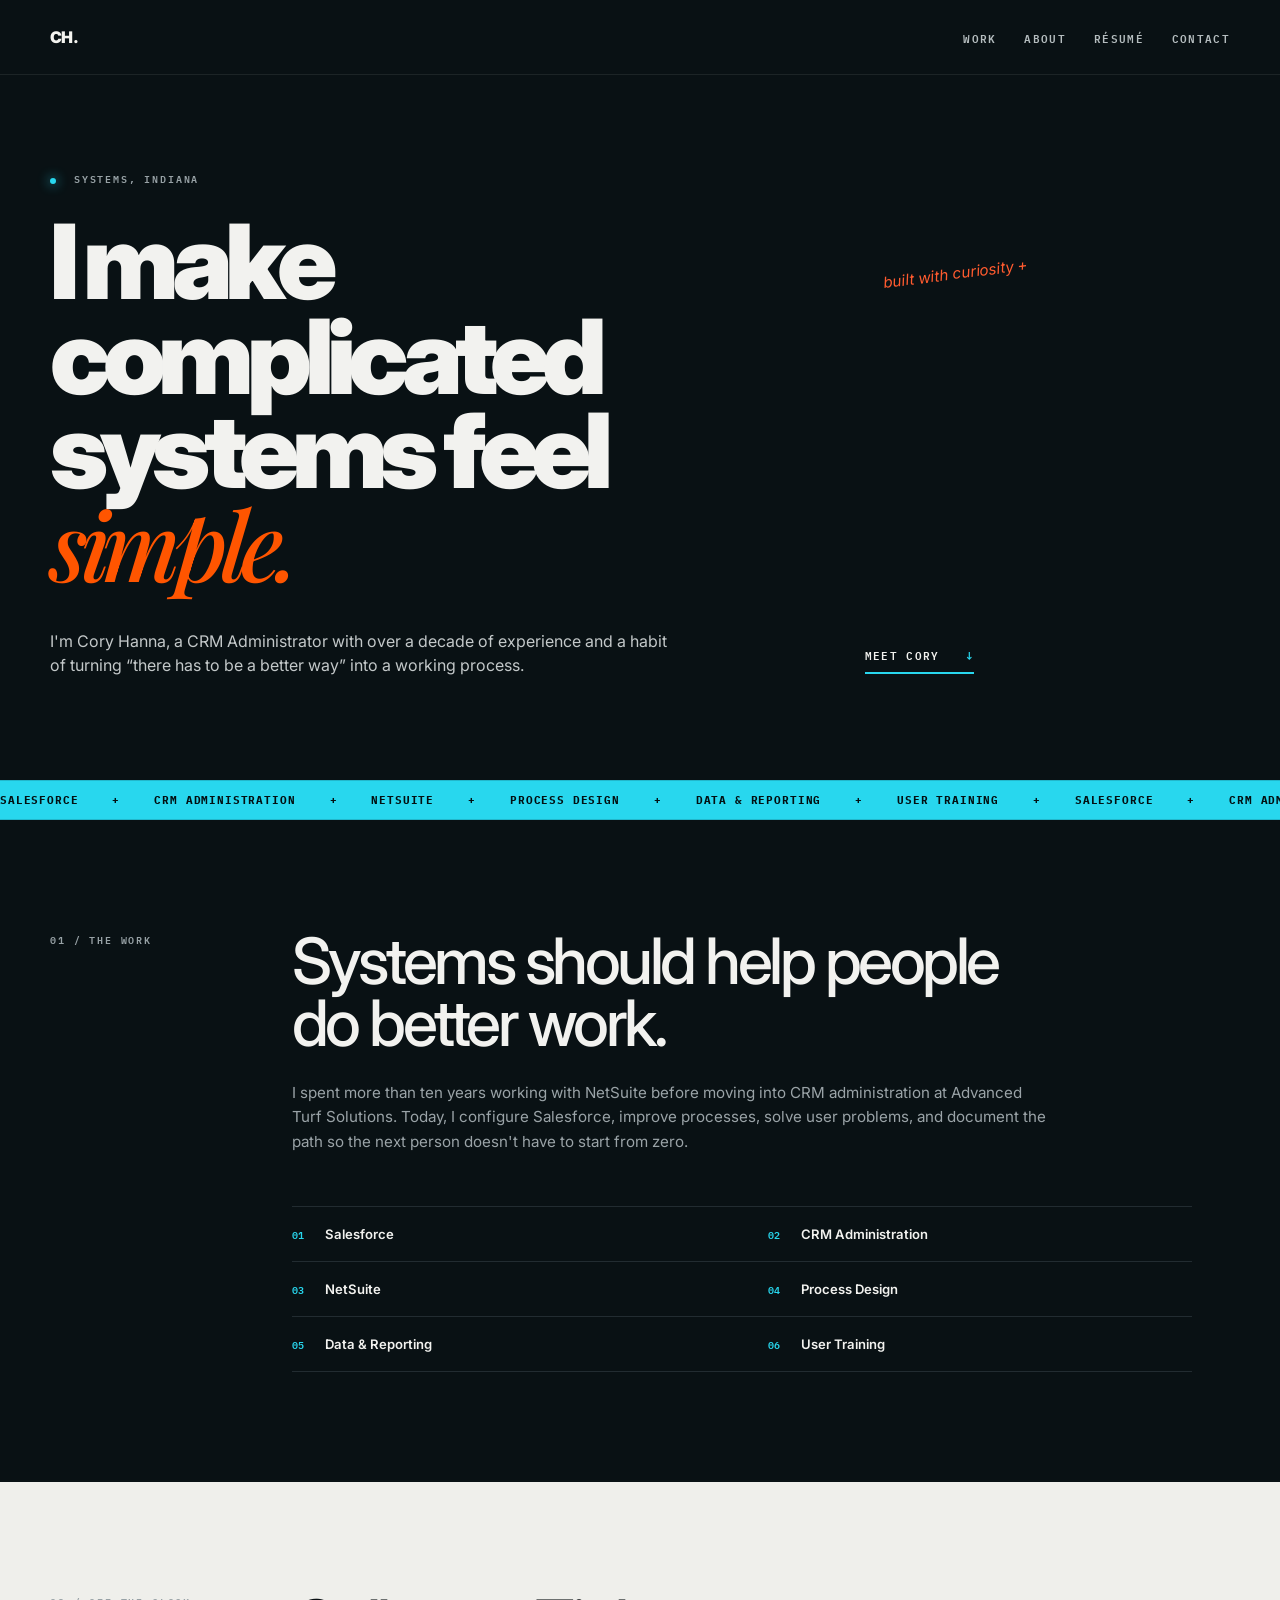
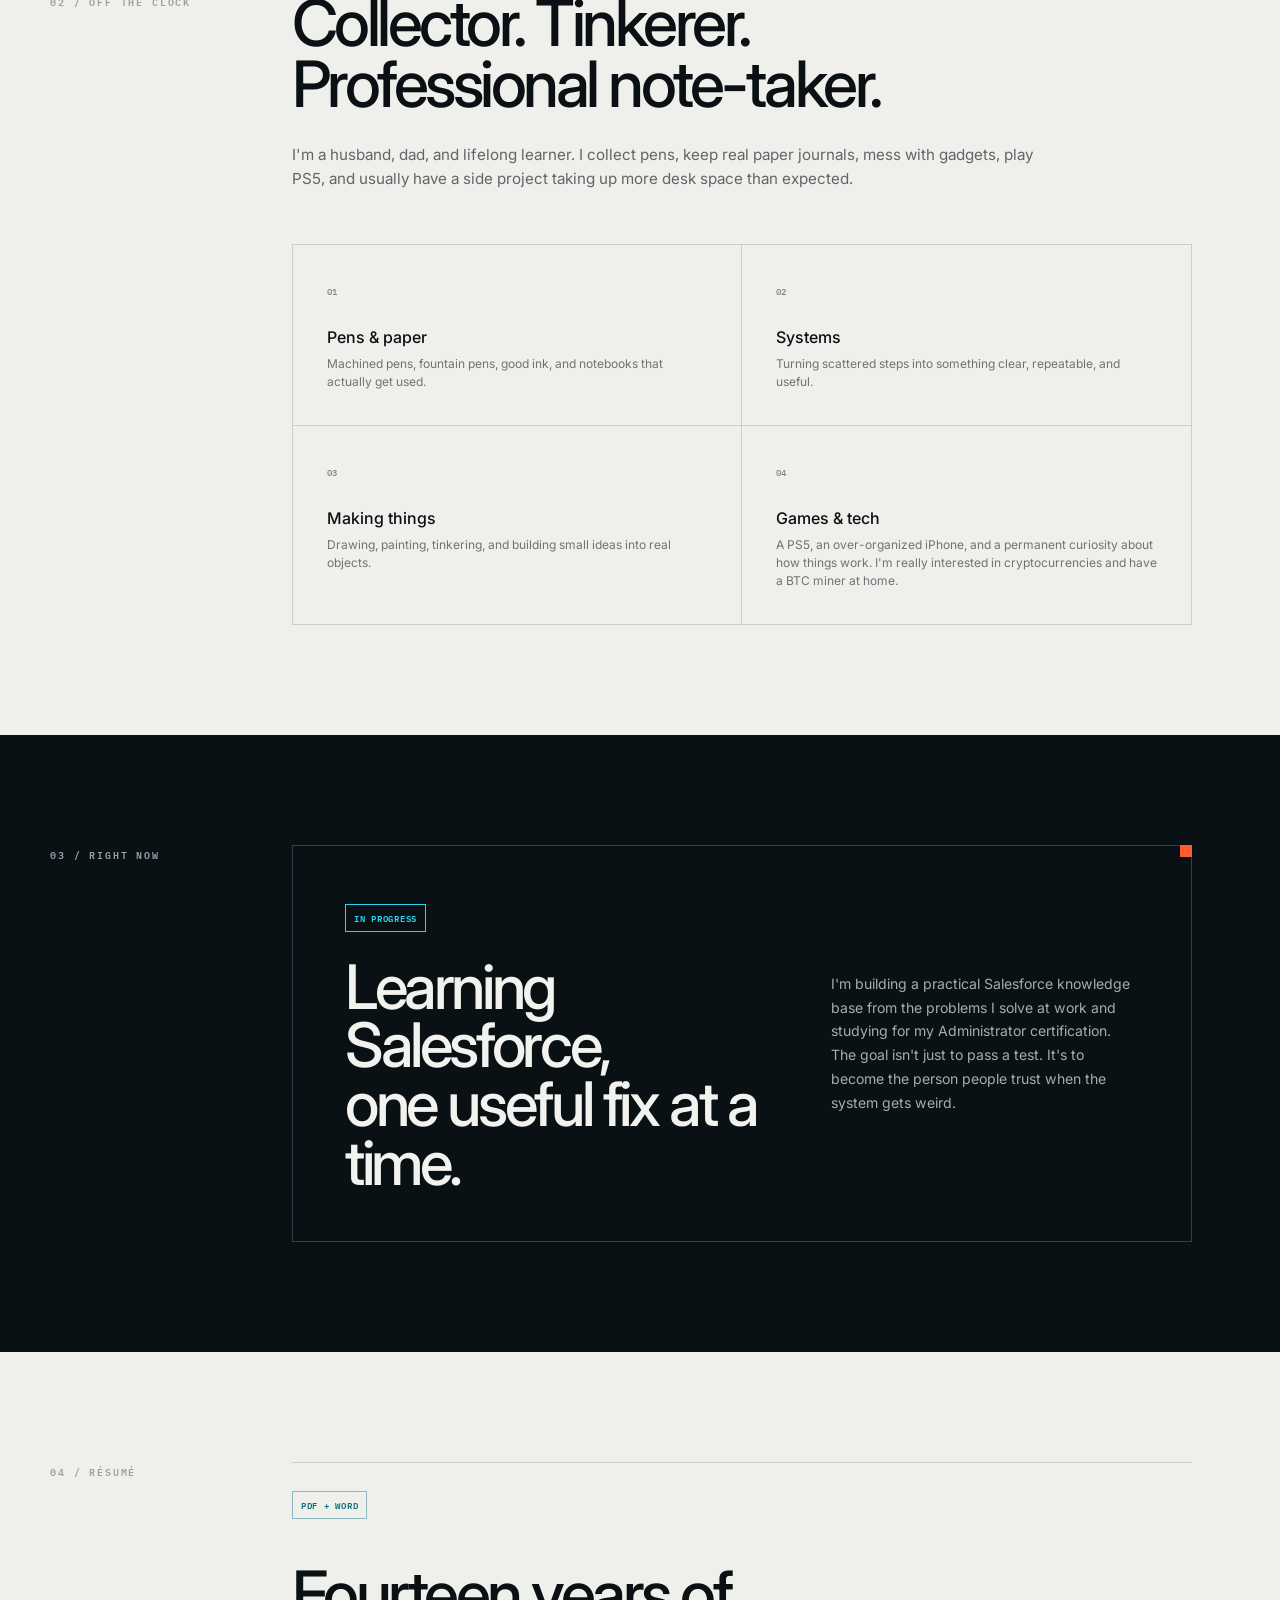
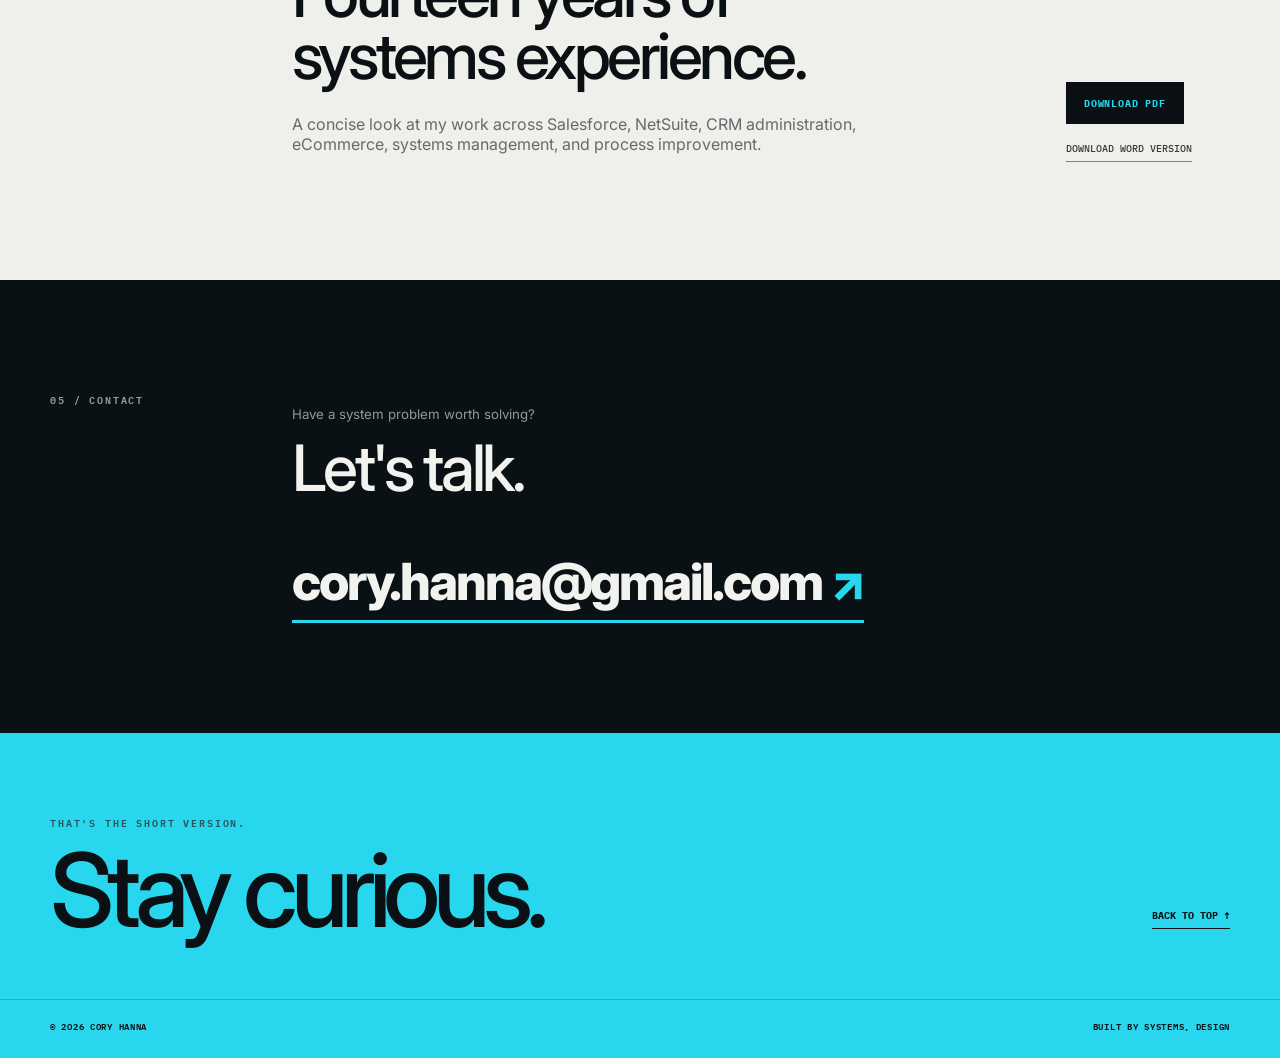
==== commit 4be14bce: "Remove SF Toolbox and add cryptocurrency interest" ====
--- a/index.html
+++ b/index.html
@@ -2,13 +2,67 @@
 <html lang="en">
 <head>
   <meta charset="UTF-8">
+  <!-- Google Tag Manager -->
+  <script>(function(w,d,s,l,i){w[l]=w[l]||[];w[l].push({'gtm.start':
+  new Date().getTime(),event:'gtm.js'});var f=d.getElementsByTagName(s)[0],
+  j=d.createElement(s),dl=l!='dataLayer'?'&l='+l:'';j.async=true;j.src=
+  'https://www.googletagmanager.com/gtm.js?id='+i+dl;f.parentNode.insertBefore(j,f);
+  })(window,document,'script','dataLayer','GTM-W4XML2XZ');</script>
+  <!-- End Google Tag Manager -->
+   <!--Cory added some comments-->
   <meta name="viewport" content="width=device-width, initial-scale=1.0">
   <meta name="description" content="Cory Hanna — CRM Administrator focused on Salesforce, systems, process design, and making complicated systems feel simple.">
+  <link rel="canonical" href="https://coryhanna.com/">
+  <meta property="og:type" content="website">
+  <meta property="og:title" content="Cory Hanna | CRM Administrator">
+  <meta property="og:description" content="CRM Administrator focused on Salesforce, systems, process design, and making complicated systems feel simple.">
+  <meta property="og:url" content="https://coryhanna.com/">
+  <meta property="og:image" content="https://coryhanna.com/og.png">
+  <meta property="og:image:width" content="1730">
+  <meta property="og:image:height" content="909">
+  <meta property="og:image:alt" content="Cory Hanna — CRM Administrator, Salesforce, systems, and process design">
+  <meta name="twitter:card" content="summary_large_image">
+  <meta name="twitter:title" content="Cory Hanna | CRM Administrator">
+  <meta name="twitter:description" content="CRM Administrator focused on Salesforce, systems, process design, and making complicated systems feel simple.">
+  <meta name="twitter:image" content="https://coryhanna.com/og.png">
   <title>Cory Hanna | CRM Administrator</title>
   <link rel="icon" type="image/svg+xml" href="favicon.svg">
   <link rel="stylesheet" href="styles.css">
+  <!-- Google tag (gtag.js) -->
+  <script async src="https://www.googletagmanager.com/gtag/js?id=G-YYXNVK8L5C"></script>
+  <script>
+    window.dataLayer = window.dataLayer || [];
+    function gtag(){dataLayer.push(arguments);}
+    gtag('js', new Date());
+
+    gtag('config', 'G-YYXNVK8L5C');
+  </script>
+  <script type="application/ld+json">
+    {
+      "@context": "https://schema.org",
+      "@type": "Person",
+      "name": "Cory Hanna",
+      "url": "https://coryhanna.com/",
+      "jobTitle": "CRM Administrator",
+      "sameAs": [
+        "https://github.com/CoryHanna"
+      ],
+      "knowsAbout": [
+        "Salesforce",
+        "CRM administration",
+        "NetSuite",
+        "process design",
+        "data and reporting",
+        "user training"
+      ]
+    }
+  </script>
 </head>
 <body id="top">
+<!-- Google Tag Manager (noscript) -->
+<noscript><iframe src="https://www.googletagmanager.com/ns.html?id=GTM-W4XML2XZ"
+height="0" width="0" style="display:none;visibility:hidden"></iframe></noscript>
+<!-- End Google Tag Manager (noscript) -->
 <header class="topbar">
   <div class="wrap nav-wrap">
     <a class="logo" href="#top">CH.</a>
@@ -18,7 +72,6 @@
     <nav id="site-nav">
       <a href="#work">WORK</a>
       <a href="#about">ABOUT</a>
-      <a href="salesforce-toolbox.html">SF TOOLBOX</a>
       <a href="#resume">RÉSUMÉ</a>
       <a href="#contact">CONTACT</a>
     </nav>
@@ -30,7 +83,7 @@
   <div class="wrap hero-grid">
     <div>
       <p class="kicker"><span class="dot"></span> SYSTEMS, INDIANA</p>
-      <h1>I make<br>complicated<br>systems feel <em>simple.</em></h1>
+      <h1>I make <br>complicated <br>systems feel <em>simple.</em></h1>
       <p class="intro">I'm Cory Hanna, a CRM Administrator with over a decade of experience and a habit of turning “there has to be a better way” into a working process.</p>
     </div>
     <div class="hero-right">
@@ -79,7 +132,7 @@
         <article><span>01</span><h3>Pens & paper</h3><p>Machined pens, fountain pens, good ink, and notebooks that actually get used.</p></article>
         <article><span>02</span><h3>Systems</h3><p>Turning scattered steps into something clear, repeatable, and useful.</p></article>
         <article><span>03</span><h3>Making things</h3><p>Drawing, painting, tinkering, and building small ideas into real objects.</p></article>
-        <article><span>04</span><h3>Games & tech</h3><p>A PS5, an over-organized iPhone, and a permanent curiosity about how things work.</p></article>
+        <article><span>04</span><h3>Games & tech</h3><p>A PS5, an over-organized iPhone, and a permanent curiosity about how things work. I'm really interested in cryptocurrencies and have a BTC miner at home.</p></article>
       </div>
     </div>
   </div>
--- a/styles.css
+++ b/styles.css
@@ -489,540 +489,6 @@
     justify-content: space-between;
     font: 600 .56rem "IBM Plex Mono", monospace;
     letter-spacing: .08em
-}
-
-/* SF Toolbox */
-.toolbox-hero {
-    padding: 82px 0 76px
-}
-
-.toolbox-hero-grid {
-    display: grid;
-    grid-template-columns: 1fr auto;
-    gap: 56px;
-    align-items: end
-}
-
-.toolbox-hero h1 {
-    max-width: 880px;
-    margin: 25px 0 30px;
-    font-size: clamp(4rem, 8vw, 7.3rem);
-    line-height: .9;
-    letter-spacing: -.07em;
-    font-weight: 900
-}
-
-.toolbox-hero h1 em {
-    color: var(--orange);
-    font-family: "Playfair Display", serif;
-    font-size: .92em;
-    font-weight: 500
-}
-
-.toolbox-count {
-    min-width: 150px;
-    padding: 19px 0 3px;
-    border-top: 1px solid #344047
-}
-
-.toolbox-count strong {
-    display: block;
-    color: var(--cyan);
-    font-size: 3.5rem;
-    line-height: 1;
-    letter-spacing: -.06em
-}
-
-.toolbox-count span {
-    font: 600 .6rem "IBM Plex Mono", monospace;
-    letter-spacing: .14em;
-    color: var(--muted)
-}
-
-.toolbox-section {
-    padding: 92px 0 112px
-}
-
-.toolbox-heading {
-    display: flex;
-    justify-content: space-between;
-    gap: 40px;
-    align-items: end;
-    padding-bottom: 26px
-}
-
-.toolbox-heading h2 {
-    margin: 0;
-    font-size: clamp(2.5rem, 5vw, 4.7rem);
-    line-height: .96;
-    letter-spacing: -.055em;
-    font-weight: 500
-}
-
-.toolbox-heading p {
-    max-width: 390px;
-    margin: 0;
-    color: #626a6c;
-    font-size: .85rem;
-    line-height: 1.6
-}
-
-.tool-grid {
-    display: grid;
-    grid-template-columns: 1fr 1fr;
-    border-top: 1px solid var(--paper-line);
-    border-left: 1px solid var(--paper-line)
-}
-
-.tool-card {
-    min-height: 330px;
-    padding: 34px;
-    display: flex;
-    flex-direction: column;
-    border-right: 1px solid var(--paper-line);
-    border-bottom: 1px solid var(--paper-line);
-    transition: background .2s ease, color .2s ease
-}
-
-.tool-card:hover {
-    background: var(--ink);
-    color: #f2f2ef
-}
-
-.tool-card-top {
-    display: flex;
-    justify-content: space-between;
-    gap: 20px;
-    align-items: flex-start
-}
-
-.tool-number,
-.tool-status {
-    font: 600 .58rem "IBM Plex Mono", monospace;
-    letter-spacing: .1em
-}
-
-.tool-number {
-    color: #778083
-}
-
-.tool-status {
-    color: #0e7380;
-    border: 1px solid #8cb9bf;
-    padding: 5px 7px
-}
-
-.tool-card:hover .tool-status {
-    color: var(--cyan);
-    border-color: var(--cyan)
-}
-
-.tool-mark {
-    margin: auto 0 22px;
-    color: var(--orange);
-    font: 500 2.4rem "IBM Plex Mono", monospace;
-    letter-spacing: -.1em
-}
-
-.tool-card h3 {
-    margin: 0 0 12px;
-    font-size: clamp(1.5rem, 3vw, 2.3rem);
-    line-height: 1.05;
-    letter-spacing: -.045em;
-    font-weight: 600
-}
-
-.tool-card p {
-    max-width: 470px;
-    margin: 0;
-    color: #697174;
-    font-size: .78rem;
-    line-height: 1.55
-}
-
-.tool-card:hover p {
-    color: #aeb6b8
-}
-
-.tool-card-link {
-    margin-top: 24px;
-    color: #4f595c;
-    font: 600 .59rem "IBM Plex Mono", monospace;
-    letter-spacing: .1em
-}
-
-.tool-card-link span {
-    margin-left: 10px;
-    color: var(--orange)
-}
-
-.tool-card:hover .tool-card-link {
-    color: var(--cyan)
-}
-
-.tool-workspaces {
-    padding: 28px 0 110px;
-    scroll-margin-top: 74px
-}
-
-.tool-panel {
-    padding: 82px 0;
-    border-bottom: 1px solid var(--line);
-    scroll-margin-top: 74px
-}
-
-.tool-panel:last-child {
-    border-bottom: 0;
-    padding-bottom: 0
-}
-
-.tool-panel-heading {
-    display: grid;
-    grid-template-columns: 1fr 360px;
-    gap: 70px;
-    align-items: end;
-    margin-bottom: 38px
-}
-
-.tool-panel-heading h2 {
-    margin: 10px 0 0;
-    font-size: clamp(2.5rem, 5vw, 4.5rem);
-    line-height: .96;
-    letter-spacing: -.055em;
-    font-weight: 500
-}
-
-.tool-panel-heading p {
-    margin: 0;
-    color: #a0a9ab;
-    font-size: .84rem;
-    line-height: 1.65
-}
-
-.tool-panel-number {
-    color: var(--cyan);
-    font: 600 .6rem "IBM Plex Mono", monospace;
-    letter-spacing: .13em
-}
-
-.tool-form {
-    padding: 38px;
-    border: 1px solid #344047;
-    background: #0c161a
-}
-
-.tool-form label {
-    display: block;
-    color: #d9dddc;
-    font: 600 .65rem "IBM Plex Mono", monospace;
-    letter-spacing: .06em
-}
-
-.label-note {
-    color: #748084;
-    font-weight: 400;
-    letter-spacing: 0
-}
-
-.tool-form input[type="text"],
-.tool-form input[type="number"],
-.tool-form textarea,
-.tool-form select {
-    width: 100%;
-    margin-top: 10px;
-    padding: 13px 14px;
-    border: 1px solid #344047;
-    border-radius: 0;
-    outline: 0;
-    background: var(--dark);
-    color: #f2f2ef;
-    font: 400 .8rem "IBM Plex Mono", monospace;
-    transition: border-color .2s ease
-}
-
-.tool-form textarea {
-    resize: vertical;
-    line-height: 1.55
-}
-
-.tool-form input:focus,
-.tool-form textarea:focus,
-.tool-form select:focus {
-    border-color: var(--cyan)
-}
-
-.tool-form textarea[readonly] {
-    color: var(--cyan)
-}
-
-.form-grid,
-.two-column-tool {
-    display: grid;
-    grid-template-columns: 1fr 1fr;
-    gap: 25px
-}
-
-.form-grid {
-    grid-template-columns: 1fr 1fr 1fr
-}
-
-.form-grid label:nth-child(2) {
-    grid-column: span 2
-}
-
-.form-span {
-    grid-column: 1 / -1
-}
-
-.tool-actions {
-    display: flex;
-    align-items: center;
-    gap: 12px;
-    margin-top: 26px;
-    flex-wrap: wrap
-}
-
-.two-column-tool .tool-actions {
-    margin-top: 0
-}
-
-.tool-button {
-    padding: 13px 17px;
-    border: 1px solid var(--cyan);
-    background: var(--cyan);
-    color: var(--ink);
-    cursor: pointer;
-    font: 700 .61rem "IBM Plex Mono", monospace;
-    letter-spacing: .09em
-}
-
-.tool-button:hover {
-    background: #65e8f7
-}
-
-.tool-button.secondary {
-    background: transparent;
-    color: var(--cyan)
-}
-
-.tool-button.secondary:hover {
-    background: rgba(40, 215, 238, .08)
-}
-
-.tool-button:disabled {
-    border-color: #465156;
-    background: #252f33;
-    color: #758084;
-    cursor: not-allowed
-}
-
-.action-status {
-    min-height: 1em;
-    margin-left: 4px;
-    color: #9aa5a8;
-    font: 500 .6rem "IBM Plex Mono", monospace
-}
-
-.action-status.error {
-    color: #ff8967
-}
-
-.tool-output {
-    min-height: 82px;
-    margin: 24px 0 0;
-    padding: 20px;
-    overflow: auto;
-    border-left: 3px solid var(--orange);
-    background: var(--dark);
-    color: var(--cyan);
-    white-space: pre-wrap;
-    overflow-wrap: anywhere;
-    font: 400 .78rem/1.65 "IBM Plex Mono", monospace
-}
-
-.file-drop {
-    padding: 34px;
-    text-align: center;
-    border: 1px dashed #4a5a60;
-    cursor: pointer;
-    transition: border-color .2s ease, background .2s ease
-}
-
-.file-drop:hover,
-.file-drop:focus-within {
-    border-color: var(--cyan);
-    background: rgba(40, 215, 238, .04)
-}
-
-.file-drop span {
-    display: block;
-    color: var(--cyan)
-}
-
-.file-drop small {
-    display: block;
-    margin-top: 10px;
-    color: #849094;
-    font: 400 .7rem Inter, Arial, sans-serif;
-    letter-spacing: 0
-}
-
-.file-drop input {
-    position: absolute;
-    width: 1px;
-    height: 1px;
-    overflow: hidden;
-    clip: rect(0 0 0 0);
-    clip-path: inset(50%);
-    white-space: nowrap
-}
-
-.clean-options {
-    display: grid;
-    grid-template-columns: repeat(3, 1fr);
-    gap: 1px;
-    margin-top: 24px;
-    background: #344047;
-    border: 1px solid #344047
-}
-
-.tool-form .check-option {
-    display: flex;
-    align-items: flex-start;
-    gap: 11px;
-    min-height: 74px;
-    padding: 20px;
-    background: #0c161a;
-    cursor: pointer;
-    font-family: Inter, Arial, sans-serif;
-    font-size: .76rem;
-    line-height: 1.45;
-    letter-spacing: 0
-}
-
-.check-option input,
-.permission-grid input {
-    flex: 0 0 auto;
-    width: 17px;
-    height: 17px;
-    margin: 0;
-    accent-color: var(--cyan)
-}
-
-.csv-preview {
-    max-height: 280px;
-    color: #b9c1c2
-}
-
-.checklist-progress {
-    margin-bottom: 24px
-}
-
-.checklist-progress>div:first-child {
-    display: flex;
-    justify-content: space-between;
-    align-items: center;
-    color: #b5bdbe;
-    font: 600 .62rem "IBM Plex Mono", monospace;
-    letter-spacing: .07em
-}
-
-.checklist-progress button {
-    padding: 0 0 4px;
-    border: 0;
-    border-bottom: 1px solid #697579;
-    background: transparent;
-    color: #899497;
-    cursor: pointer;
-    font: 600 .58rem "IBM Plex Mono", monospace;
-    letter-spacing: .08em
-}
-
-.checklist-progress button:hover {
-    color: var(--cyan);
-    border-color: var(--cyan)
-}
-
-.progress-track {
-    height: 4px;
-    margin-top: 12px;
-    background: #263137
-}
-
-.progress-track span {
-    display: block;
-    width: 0;
-    height: 100%;
-    background: var(--cyan);
-    transition: width .2s ease
-}
-
-.permission-grid {
-    display: grid;
-    grid-template-columns: 1fr 1fr;
-    gap: 1px;
-    border: 1px solid #344047;
-    background: #344047
-}
-
-.permission-grid fieldset {
-    min-width: 0;
-    margin: 0;
-    padding: 26px;
-    border: 0;
-    background: #0c161a
-}
-
-.permission-grid legend {
-    float: left;
-    width: 100%;
-    margin: 0 0 22px;
-    color: var(--orange);
-    font: 600 .61rem "IBM Plex Mono", monospace;
-    letter-spacing: .1em
-}
-
-.permission-grid label {
-    clear: both;
-    display: flex;
-    gap: 12px;
-    padding: 14px 0;
-    border-top: 1px solid #253137;
-    color: #b7bfc0;
-    cursor: pointer;
-    font-size: .78rem;
-    line-height: 1.5
-}
-
-.permission-grid label:has(input:checked) span {
-    color: #6f7a7d;
-    text-decoration: line-through
-}
-
-.toolbox-note {
-    padding: 82px 0
-}
-
-.toolbox-note-grid {
-    display: grid;
-    grid-template-columns: 190px 1fr;
-    gap: 52px
-}
-
-.toolbox-note h2 {
-    max-width: 820px;
-    margin: 0 0 28px;
-    font-size: clamp(2.8rem, 5.5vw, 5.2rem);
-    line-height: .96;
-    letter-spacing: -.06em;
-    font-weight: 500
-}
-
-.toolbox-note p {
-    max-width: 660px;
-    color: #a1aaac;
-    line-height: 1.65;
-    font-size: .9rem
 }
 
 @media(max-width:900px) {
@@ -1082,27 +548,8 @@
     .split-section,
     .resume-block,
     .now-grid,
-    .closer-grid,
-    .toolbox-hero-grid,
-    .toolbox-note-grid {
+    .closer-grid {
         grid-template-columns: 1fr
-    }
-
-    .toolbox-count {
-        max-width: 150px
-    }
-
-    .tool-panel-heading {
-        grid-template-columns: 1fr;
-        gap: 20px
-    }
-
-    .form-grid {
-        grid-template-columns: 1fr 1fr
-    }
-
-    .form-grid label:nth-child(2) {
-        grid-column: auto
     }
 
     .hero-right {
@@ -1183,66 +630,6 @@
         gap: 8px
     }
 
-    .toolbox-hero {
-        padding: 54px 0 58px
-    }
-
-    .toolbox-hero h1 {
-        font-size: clamp(3.35rem, 17vw, 5rem)
-    }
-
-    .toolbox-section {
-        padding: 70px 0 82px
-    }
-
-    .toolbox-heading {
-        display: block
-    }
-
-    .toolbox-heading p {
-        margin-top: 20px
-    }
-
-    .tool-grid {
-        grid-template-columns: 1fr
-    }
-
-    .tool-card {
-        min-height: 300px;
-        padding: 28px 24px
-    }
-
-    .tool-workspaces {
-        padding-bottom: 82px
-    }
-
-    .tool-panel {
-        padding: 68px 0
-    }
-
-    .tool-form {
-        padding: 24px 18px
-    }
-
-    .form-grid,
-    .two-column-tool,
-    .clean-options,
-    .permission-grid {
-        grid-template-columns: 1fr
-    }
-
-    .form-grid label:nth-child(2),
-    .form-span {
-        grid-column: auto
-    }
-
-    .two-column-tool .tool-actions {
-        margin-top: 0
-    }
-
-    .tool-button {
-        flex: 1 1 auto
-    }
 }
 
 
